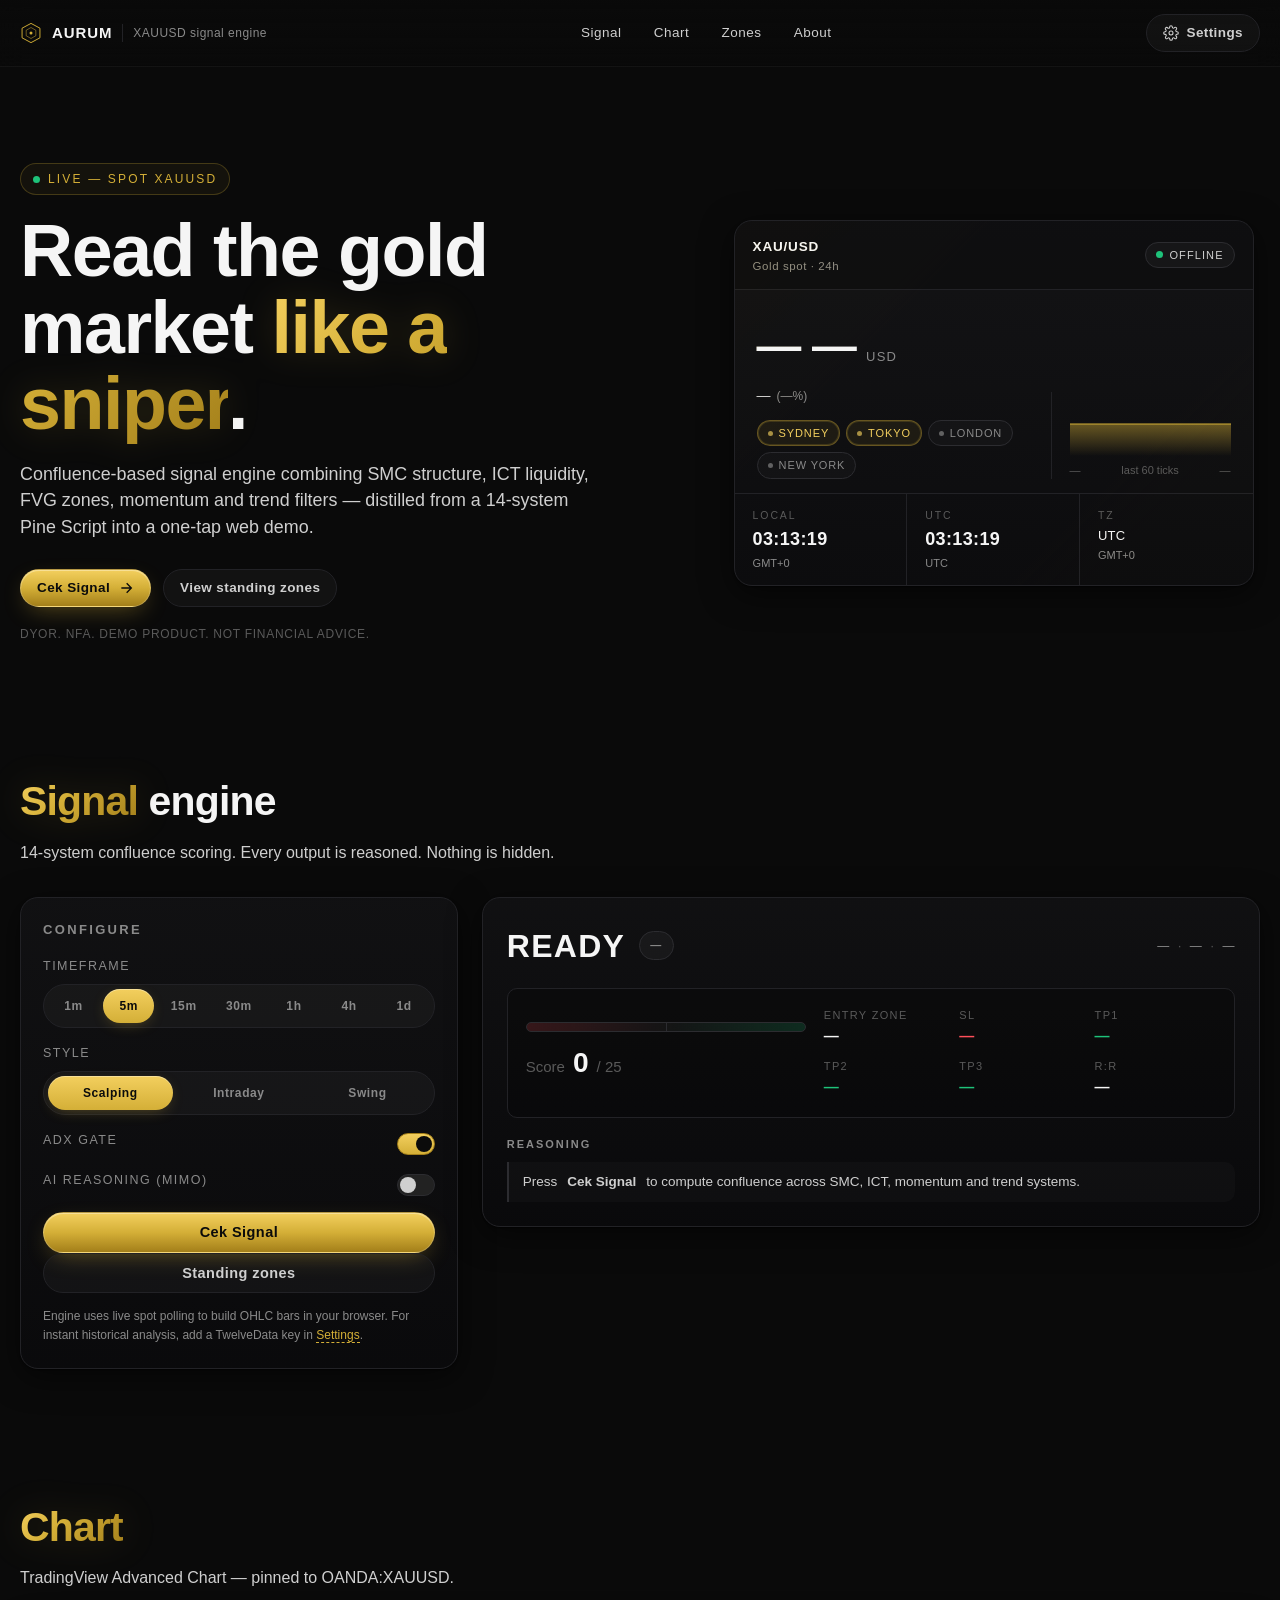
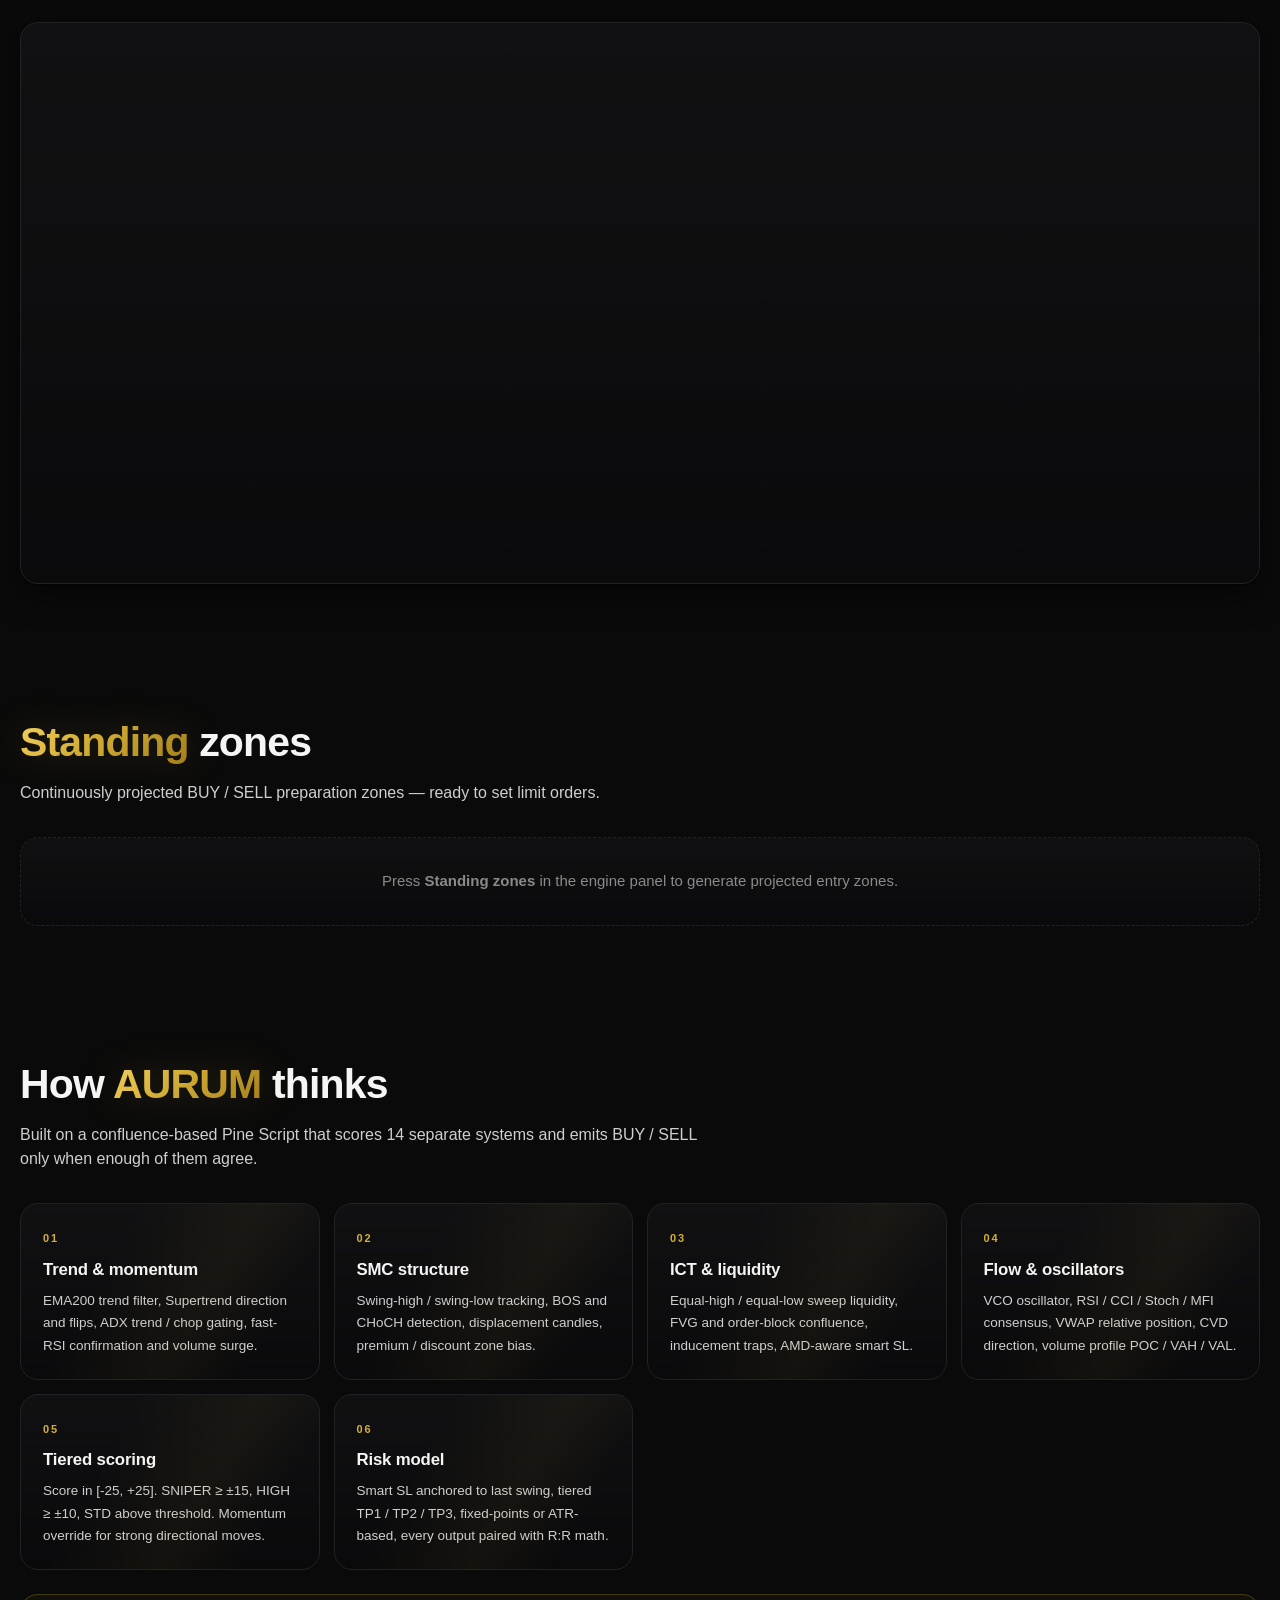
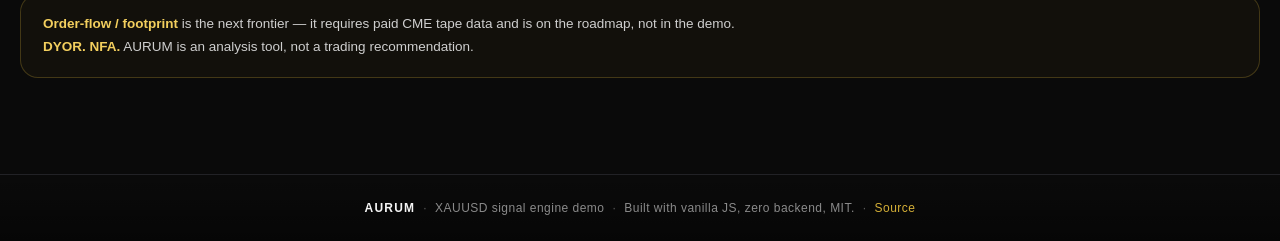
==== index.html @ 79eff7d2 "Initial release: AURUM v1.0 — XAUUSD signal engine - 14-system confluence engine (EMA, RSI, CCI, Sto" ====
<!doctype html>
<html lang="en">
<head>
<meta charset="utf-8">
<meta name="viewport" content="width=device-width, initial-scale=1, viewport-fit=cover">
<meta name="theme-color" content="#0a0a0a">
<meta name="description" content="AURUM — XAUUSD live price and AI-assisted trading signal engine. Confluence-based scoring across SMC, ICT, and momentum systems. DYOR. NFA.">
<meta name="color-scheme" content="dark">
<title>AURUM — XAUUSD Signal Engine</title>
<link rel="preload" as="image" href="assets/bg.jpg" imagesrcset="assets/bg-mobile.jpg 1280w, assets/bg.jpg 2560w" imagesizes="100vw">
<link rel="stylesheet" href="css/style.css">
<link rel="icon" href="data:image/svg+xml;utf8,<svg xmlns='http://www.w3.org/2000/svg' viewBox='0 0 64 64'><text x='32' y='44' font-size='44' text-anchor='middle' fill='%23D4AF37' font-family='serif' font-weight='900'>A</text></svg>">
</head>
<body>

<div class="bg-layer" aria-hidden="true">
  <div class="bg-img" id="bgImg"></div>
  <div class="bg-grain"></div>
  <div class="bg-vignette"></div>
  <div class="bg-grid"></div>
</div>

<canvas id="cursorCanvas" aria-hidden="true"></canvas>

<header class="topbar" role="banner">
  <div class="topbar__inner">
    <a class="brand" href="#top" aria-label="AURUM home">
      <span class="brand__logo" aria-hidden="true">
        <svg viewBox="0 0 32 32" width="22" height="22"><path d="M16 2 L29 9 L29 23 L16 30 L3 23 L3 9 Z" fill="none" stroke="currentColor" stroke-width="1.4"/><path d="M16 8 L23 12 L23 20 L16 24 L9 20 L9 12 Z" fill="none" stroke="currentColor" stroke-width="1.2" opacity=".6"/><circle cx="16" cy="16" r="2.2" fill="currentColor"/></svg>
      </span>
      <span class="brand__name">AURUM</span>
      <span class="brand__tag">XAUUSD signal engine</span>
    </a>

    <nav class="topbar__nav" aria-label="Primary">
      <a href="#engine" class="nav-link" data-blink>Signal</a>
      <a href="#chart" class="nav-link" data-blink>Chart</a>
      <a href="#zones" class="nav-link" data-blink>Zones</a>
      <a href="#about" class="nav-link" data-blink>About</a>
    </nav>

    <div class="topbar__actions">
      <button class="btn btn--ghost" id="settingsBtn" aria-haspopup="dialog" data-blink>
        <svg viewBox="0 0 24 24" width="16" height="16" fill="none" stroke="currentColor" stroke-width="1.6" aria-hidden="true"><circle cx="12" cy="12" r="3"/><path d="M19.4 15a1.7 1.7 0 0 0 .3 1.8l.1.1a2 2 0 1 1-2.8 2.8l-.1-.1a1.7 1.7 0 0 0-1.8-.3 1.7 1.7 0 0 0-1 1.5V21a2 2 0 0 1-4 0v-.1a1.7 1.7 0 0 0-1-1.5 1.7 1.7 0 0 0-1.8.3l-.1.1a2 2 0 1 1-2.8-2.8l.1-.1a1.7 1.7 0 0 0 .3-1.8 1.7 1.7 0 0 0-1.5-1H3a2 2 0 0 1 0-4h.1a1.7 1.7 0 0 0 1.5-1 1.7 1.7 0 0 0-.3-1.8l-.1-.1a2 2 0 1 1 2.8-2.8l.1.1a1.7 1.7 0 0 0 1.8.3h.1a1.7 1.7 0 0 0 1-1.5V3a2 2 0 0 1 4 0v.1a1.7 1.7 0 0 0 1 1.5 1.7 1.7 0 0 0 1.8-.3l.1-.1a2 2 0 1 1 2.8 2.8l-.1.1a1.7 1.7 0 0 0-.3 1.8v.1a1.7 1.7 0 0 0 1.5 1H21a2 2 0 0 1 0 4h-.1a1.7 1.7 0 0 0-1.5 1z"/></svg>
        Settings
      </button>
    </div>
  </div>
</header>

<main id="top">
  <!-- HERO -->
  <section class="hero">
    <div class="hero__inner">

      <div class="hero__left">
        <div class="eyebrow">
          <span class="dot dot--live"></span>
          <span>LIVE — spot XAUUSD</span>
        </div>

        <h1 class="hero__title">
          Read the gold market
          <span class="grad">like a sniper</span>.
        </h1>

        <p class="hero__sub">
          Confluence-based signal engine combining SMC structure, ICT liquidity, FVG zones, momentum
          and trend filters — distilled from a 14-system Pine Script into a one-tap web demo.
        </p>

        <div class="hero__cta">
          <a class="btn btn--primary" href="#engine" data-blink>
            <span>Cek Signal</span>
            <svg viewBox="0 0 24 24" width="16" height="16" fill="none" stroke="currentColor" stroke-width="2" aria-hidden="true"><path d="M5 12h14M13 5l7 7-7 7"/></svg>
          </a>
          <a class="btn btn--ghost" href="#zones" data-blink>View standing zones</a>
        </div>

        <div class="hero__meta">
          <span>DYOR. NFA. Demo product. Not financial advice.</span>
        </div>
      </div>

      <div class="hero__right">
        <article class="price-card" id="priceCard" aria-live="polite">
          <header class="price-card__header">
            <div class="symbol">
              <span class="symbol__main">XAU/USD</span>
              <span class="symbol__sub">Gold spot · 24h</span>
            </div>
            <span class="badge badge--live"><span class="dot dot--live"></span><span id="connState">connecting</span></span>
          </header>

          <div class="price-card__body">
            <div class="price-card__quote">
              <div class="quote">
                <span class="quote__price" id="priceMain">— —</span>
                <span class="quote__unit">USD</span>
              </div>
              <div class="quote__delta" id="priceDelta">
                <span id="priceDeltaAbs">—</span>
                <span id="priceDeltaPct" class="quote__pct">(—%)</span>
              </div>
              <div class="quote__sessions" id="sessionsTrack">
                <!-- populated by clock.js -->
              </div>
            </div>

            <div class="price-card__sparkline">
              <svg viewBox="0 0 200 64" preserveAspectRatio="none" aria-hidden="true">
                <defs>
                  <linearGradient id="sparkFill" x1="0" y1="0" x2="0" y2="1">
                    <stop offset="0%" stop-color="#D4AF37" stop-opacity="0.45"/>
                    <stop offset="100%" stop-color="#D4AF37" stop-opacity="0"/>
                  </linearGradient>
                </defs>
                <path id="sparkArea" d="M0,32 L200,32 L200,64 L0,64 Z" fill="url(#sparkFill)"/>
                <path id="sparkLine" d="M0,32 L200,32" fill="none" stroke="#D4AF37" stroke-width="1.2"/>
              </svg>
              <div class="price-card__sparkmeta">
                <span id="sparkRangeLow">—</span>
                <span class="muted">last 60 ticks</span>
                <span id="sparkRangeHigh">—</span>
              </div>
            </div>
          </div>

          <footer class="price-card__footer">
            <div class="clock-block">
              <span class="clock-block__label">Local</span>
              <span class="clock-block__time" id="localTime">—</span>
              <span class="clock-block__tz" id="localTz">—</span>
            </div>
            <div class="clock-block">
              <span class="clock-block__label">UTC</span>
              <span class="clock-block__time" id="utcTime">—</span>
              <span class="clock-block__tz">UTC</span>
            </div>
            <div class="clock-block clock-block--wide">
              <span class="clock-block__label">TZ</span>
              <span class="clock-block__time clock-block__time--small" id="tzName">—</span>
              <span class="clock-block__tz" id="tzOffset">—</span>
            </div>
          </footer>
        </article>
      </div>

    </div>
  </section>

  <!-- ENGINE -->
  <section id="engine" class="section">
    <div class="container">
      <header class="section__head">
        <h2 class="section__title"><span class="grad">Signal</span> engine</h2>
        <p class="section__sub">14-system confluence scoring. Every output is reasoned. Nothing is hidden.</p>
      </header>

      <div class="engine-grid">
        <!-- Controls -->
        <aside class="panel panel--controls">
          <h3 class="panel__title">Configure</h3>

          <div class="control">
            <label class="control__label">Timeframe</label>
            <div class="seg" id="tfSeg" role="radiogroup" aria-label="Timeframe">
              <button class="seg__btn" role="radio" data-val="1m">1m</button>
              <button class="seg__btn is-on" role="radio" aria-checked="true" data-val="5m">5m</button>
              <button class="seg__btn" role="radio" data-val="15m">15m</button>
              <button class="seg__btn" role="radio" data-val="30m">30m</button>
              <button class="seg__btn" role="radio" data-val="1h">1h</button>
              <button class="seg__btn" role="radio" data-val="4h">4h</button>
              <button class="seg__btn" role="radio" data-val="1d">1d</button>
            </div>
          </div>

          <div class="control">
            <label class="control__label">Style</label>
            <div class="seg seg--3" id="modeSeg" role="radiogroup" aria-label="Trade style">
              <button class="seg__btn is-on" role="radio" aria-checked="true" data-val="scalping">Scalping</button>
              <button class="seg__btn" role="radio" data-val="intraday">Intraday</button>
              <button class="seg__btn" role="radio" data-val="swing">Swing</button>
            </div>
          </div>

          <div class="control control--row">
            <span class="control__label">ADX gate</span>
            <label class="switch">
              <input type="checkbox" id="adxGate" checked>
              <span class="switch__track"></span>
            </label>
          </div>

          <div class="control control--row">
            <span class="control__label">AI reasoning (MiMo)</span>
            <label class="switch">
              <input type="checkbox" id="aiOn">
              <span class="switch__track"></span>
            </label>
          </div>

          <button id="runSignalBtn" class="btn btn--primary btn--block" data-blink>
            <span class="btn__pulse" aria-hidden="true"></span>
            <span>Cek Signal</span>
          </button>

          <button id="standingBtn" class="btn btn--ghost btn--block" data-blink>
            Standing zones
          </button>

          <p class="panel__hint">
            Engine uses live spot polling to build OHLC bars in your browser. For instant
            historical analysis, add a TwelveData key in <a href="#" id="settingsLinkInline">Settings</a>.
          </p>
        </aside>

        <!-- Output -->
        <div class="panel panel--output">
          <div class="signal-card" id="signalCard" data-state="idle">
            <header class="signal-card__head">
              <div class="signal-card__title">
                <span class="signal-card__verdict" id="verdict">READY</span>
                <span class="signal-card__tier" id="tier">—</span>
              </div>
              <div class="signal-card__meta">
                <span id="sigTf">—</span>
                <span class="sep">·</span>
                <span id="sigStyle">—</span>
                <span class="sep">·</span>
                <span id="sigStamp">—</span>
              </div>
            </header>

            <div class="signal-card__core">
              <div class="signal-score" aria-label="Confluence score">
                <div class="signal-score__bar">
                  <div class="signal-score__zero"></div>
                  <div class="signal-score__fill" id="scoreFill"></div>
                </div>
                <div class="signal-score__nums">
                  <span class="muted">Score</span>
                  <span id="scoreNum">0</span>
                  <span class="muted">/ 25</span>
                </div>
              </div>

              <div class="signal-prices">
                <div class="sp">
                  <span class="sp__lbl">Entry zone</span>
                  <span class="sp__val" id="entryZone">—</span>
                </div>
                <div class="sp">
                  <span class="sp__lbl">SL</span>
                  <span class="sp__val sp__val--sl" id="slVal">—</span>
                </div>
                <div class="sp">
                  <span class="sp__lbl">TP1</span>
                  <span class="sp__val sp__val--tp" id="tp1Val">—</span>
                </div>
                <div class="sp">
                  <span class="sp__lbl">TP2</span>
                  <span class="sp__val sp__val--tp" id="tp2Val">—</span>
                </div>
                <div class="sp">
                  <span class="sp__lbl">TP3</span>
                  <span class="sp__val sp__val--tp" id="tp3Val">—</span>
                </div>
                <div class="sp">
                  <span class="sp__lbl">R:R</span>
                  <span class="sp__val" id="rrVal">—</span>
                </div>
              </div>
            </div>

            <div class="signal-card__reason">
              <h4 class="signal-card__h">Reasoning</h4>
              <ul id="reasonList" class="reason-list">
                <li class="reason-list__empty">Press <strong>Cek Signal</strong> to compute confluence across SMC, ICT, momentum and trend systems.</li>
              </ul>
            </div>

            <div class="signal-card__ai" id="aiBlock" hidden>
              <h4 class="signal-card__h"><span class="ai-pill">AI</span> reasoning</h4>
              <p id="aiReason" class="ai-reason">—</p>
              <p class="ai-source" id="aiSource">Local heuristic · MiMo pending</p>
            </div>
          </div>
        </div>
      </div>
    </div>
  </section>

  <!-- CHART -->
  <section id="chart" class="section">
    <div class="container">
      <header class="section__head">
        <h2 class="section__title"><span class="grad">Chart</span></h2>
        <p class="section__sub">TradingView Advanced Chart — pinned to OANDA:XAUUSD.</p>
      </header>

      <div class="panel panel--chart">
        <div class="tradingview-widget-container">
          <div id="tvChart" class="tv-chart"></div>
        </div>
      </div>
    </div>
  </section>

  <!-- ZONES -->
  <section id="zones" class="section">
    <div class="container">
      <header class="section__head">
        <h2 class="section__title"><span class="grad">Standing</span> zones</h2>
        <p class="section__sub">Continuously projected BUY / SELL preparation zones — ready to set limit orders.</p>
      </header>

      <div class="zones-grid" id="zonesGrid">
        <article class="zone-card zone-card--placeholder">
          <p>Press <strong>Standing zones</strong> in the engine panel to generate projected entry zones.</p>
        </article>
      </div>
    </div>
  </section>

  <!-- ABOUT -->
  <section id="about" class="section section--about">
    <div class="container">
      <header class="section__head">
        <h2 class="section__title">How <span class="grad">AURUM</span> thinks</h2>
        <p class="section__sub">Built on a confluence-based Pine Script that scores 14 separate systems and emits BUY / SELL only when enough of them agree.</p>
      </header>

      <div class="about-grid">
        <div class="about-card">
          <span class="about-card__num">01</span>
          <h3>Trend &amp; momentum</h3>
          <p>EMA200 trend filter, Supertrend direction and flips, ADX trend / chop gating, fast-RSI confirmation and volume surge.</p>
        </div>
        <div class="about-card">
          <span class="about-card__num">02</span>
          <h3>SMC structure</h3>
          <p>Swing-high / swing-low tracking, BOS and CHoCH detection, displacement candles, premium / discount zone bias.</p>
        </div>
        <div class="about-card">
          <span class="about-card__num">03</span>
          <h3>ICT &amp; liquidity</h3>
          <p>Equal-high / equal-low sweep liquidity, FVG and order-block confluence, inducement traps, AMD-aware smart SL.</p>
        </div>
        <div class="about-card">
          <span class="about-card__num">04</span>
          <h3>Flow &amp; oscillators</h3>
          <p>VCO oscillator, RSI / CCI / Stoch / MFI consensus, VWAP relative position, CVD direction, volume profile POC / VAH / VAL.</p>
        </div>
        <div class="about-card">
          <span class="about-card__num">05</span>
          <h3>Tiered scoring</h3>
          <p>Score in [-25, +25]. SNIPER ≥ ±15, HIGH ≥ ±10, STD above threshold. Momentum override for strong directional moves.</p>
        </div>
        <div class="about-card">
          <span class="about-card__num">06</span>
          <h3>Risk model</h3>
          <p>Smart SL anchored to last swing, tiered TP1 / TP2 / TP3, fixed-points or ATR-based, every output paired with R:R math.</p>
        </div>
      </div>

      <div class="callout">
        <strong>Order-flow / footprint</strong> is the next frontier — it requires paid CME tape data and is on the roadmap, not in the demo.
        <br><strong>DYOR. NFA.</strong> AURUM is an analysis tool, not a trading recommendation.
      </div>
    </div>
  </section>
</main>

<footer class="footer">
  <div class="container footer__inner">
    <span class="footer__brand">AURUM</span>
    <span class="footer__sep">·</span>
    <span>XAUUSD signal engine demo</span>
    <span class="footer__sep">·</span>
    <span>Built with vanilla JS, zero backend, MIT.</span>
    <span class="footer__sep">·</span>
    <a href="https://github.com/urarore/aurum" target="_blank" rel="noopener">Source</a>
  </div>
</footer>

<!-- Settings dialog -->
<dialog id="settingsDlg" class="dlg">
  <form method="dialog" class="dlg__form">
    <header class="dlg__head">
      <h3>Settings</h3>
      <button class="dlg__close" value="cancel" aria-label="Close">×</button>
    </header>

    <div class="dlg__body">
      <label class="field">
        <span class="field__label">TwelveData API key (optional)</span>
        <input type="password" id="tdKey" autocomplete="off" placeholder="paste key — stored only in your browser">
        <span class="field__hint">Free tier on twelvedata.com gives 800 req/day. Without a key, AURUM still works using live spot polling.</span>
      </label>

      <label class="field">
        <span class="field__label">MiMo API key (optional)</span>
        <input type="password" id="mimoKey" autocomplete="off" placeholder="paste key — stored only in your browser">
        <span class="field__hint">When MiMo platform is live, paste the key here to unlock AI reasoning.</span>
      </label>

      <label class="field">
        <span class="field__label">Reduce motion</span>
        <input type="checkbox" id="reducedMotion">
        <span class="field__hint">Disable cursor trail, glow blinks and bg parallax.</span>
      </label>
    </div>

    <footer class="dlg__foot">
      <button class="btn btn--ghost" value="cancel">Cancel</button>
      <button class="btn btn--primary" id="saveSettings" type="submit">Save</button>
    </footer>
  </form>
</dialog>

<!-- Toast -->
<div id="toast" class="toast" role="status" aria-live="polite"></div>

<!-- Scripts -->
<script src="js/util.js"></script>
<script src="js/cursor.js"></script>
<script src="js/clock.js"></script>
<script src="js/price.js"></script>
<script src="js/indicators.js"></script>
<script src="js/smc.js"></script>
<script src="js/engine.js"></script>
<script src="js/data.js"></script>
<script src="js/ui.js"></script>
<script src="js/app.js"></script>

</body>
</html>
---- css/style.css ----
/* AURUM — XAUUSD Signal Engine
   Theme: matte black + warm gold accent (#D4AF37).
   Fully responsive, no framework. */

:root{
  --bg:#0a0a0a;
  --bg-2:#0f0f10;
  --ink:#f5f5f5;
  --ink-dim:#cfcfcf;
  --muted:#8a8a8a;
  --muted-2:#5a5a5a;
  --border:#222226;
  --border-2:#2c2c30;
  --gold:#d4af37;
  --gold-2:#f3cf5e;
  --gold-deep:#a37f1a;
  --gold-glow:rgba(212,175,55,.45);
  --gold-glow-2:rgba(243,207,94,.18);
  --buy:#1ec27a;
  --buy-2:#0e7c4a;
  --sell:#ff4f5a;
  --sell-2:#a4202a;
  --warn:#ffc15c;
  --r-sm:6px;
  --r-md:10px;
  --r-lg:18px;
  --r-pill:999px;
  --shadow:0 1px 1px rgba(0,0,0,.4),0 8px 32px rgba(0,0,0,.55);
  --shadow-gold:0 0 0 1px rgba(212,175,55,.15),0 8px 32px rgba(212,175,55,.08);
  --easing:cubic-bezier(.2,.7,.2,1);
}

*{box-sizing:border-box;margin:0;padding:0}
html,body{background:var(--bg);color:var(--ink);min-height:100%;}
html{scroll-behavior:smooth}
body{
  font-family:-apple-system,BlinkMacSystemFont,"Inter","SF Pro Display",Segoe UI,Roboto,sans-serif;
  font-size:15px;line-height:1.5;
  -webkit-font-smoothing:antialiased;text-rendering:optimizeLegibility;
  overflow-x:hidden;
}
img,svg{display:block;max-width:100%}
a{color:var(--gold);text-decoration:none;transition:color .25s var(--easing)}
a:hover{color:var(--gold-2)}
button{font:inherit;color:inherit;background:none;border:none;cursor:pointer}
::selection{background:var(--gold);color:#000}

/* ============= BACKGROUND LAYERS ============= */
.bg-layer{
  position:fixed;inset:0;z-index:-3;overflow:hidden;
  background:radial-gradient(120% 80% at 70% 0%, #1a1208 0%, #0a0a0a 60%, #050505 100%);
}
.bg-img{
  position:absolute;inset:-3%;
  background-image:url('../assets/bg.jpg');
  background-size:cover;background-position:center;
  filter:saturate(85%) contrast(105%) brightness(.5);
  opacity:.55;
  transform:scale(1.04) translate3d(0,0,0);
  transition:transform 1.4s var(--easing);
  will-change:transform;
}
@media (max-width:780px){.bg-img{background-image:url('../assets/bg-mobile.jpg')}}
.bg-grain{
  position:absolute;inset:0;pointer-events:none;
  background-image:radial-gradient(rgba(255,255,255,.04) 1px,transparent 1px);
  background-size:3px 3px;mix-blend-mode:overlay;opacity:.25;
}
.bg-vignette{
  position:absolute;inset:0;pointer-events:none;
  background:
    radial-gradient(80% 50% at 50% 110%, rgba(212,175,55,.07), transparent 70%),
    linear-gradient(180deg, rgba(0,0,0,.55) 0%, rgba(0,0,0,0) 35%, rgba(0,0,0,0) 65%, rgba(0,0,0,.85) 100%);
}
.bg-grid{
  position:absolute;inset:0;pointer-events:none;opacity:.08;
  background-image:
    linear-gradient(to right, rgba(255,255,255,.4) 1px, transparent 1px),
    linear-gradient(to bottom, rgba(255,255,255,.4) 1px, transparent 1px);
  background-size:80px 80px;
  mask-image:radial-gradient(ellipse at center, #000 30%, transparent 70%);
}

@keyframes bgFloat{
  0%,100%{transform:scale(1.04) translate3d(0,0,0)}
  50%{transform:scale(1.06) translate3d(0,-1.5%,0)}
}
@media (prefers-reduced-motion:no-preference){
  .bg-img{animation:bgFloat 24s var(--easing) infinite}
}
body.reduced-motion .bg-img{animation:none!important}

/* ============= CURSOR CANVAS ============= */
#cursorCanvas{
  position:fixed;inset:0;pointer-events:none;z-index:9999;
  mix-blend-mode:screen;
}
@media (hover:none),(pointer:coarse){#cursorCanvas{display:none}}

/* ============= TOPBAR ============= */
.topbar{
  position:sticky;top:0;z-index:50;
  background:linear-gradient(180deg, rgba(10,10,10,.85), rgba(10,10,10,.55) 70%, transparent);
  backdrop-filter:blur(14px) saturate(120%);
  -webkit-backdrop-filter:blur(14px) saturate(120%);
  border-bottom:1px solid rgba(255,255,255,.04);
}
.topbar__inner{
  max-width:1280px;margin:0 auto;padding:14px 20px;
  display:flex;align-items:center;justify-content:space-between;gap:18px;
}
.brand{
  display:flex;align-items:center;gap:10px;color:var(--ink);
  font-weight:700;letter-spacing:.06em;
}
.brand__logo{color:var(--gold);display:inline-flex}
.brand__name{font-size:15px}
.brand__tag{
  display:none;color:var(--muted);font-weight:500;letter-spacing:.04em;font-size:12px;
  padding-left:10px;border-left:1px solid var(--border);
}
@media (min-width:680px){.brand__tag{display:inline}}

.topbar__nav{display:none;gap:4px}
@media (min-width:920px){.topbar__nav{display:flex}}
.nav-link{
  position:relative;color:var(--ink-dim);font-size:13.5px;letter-spacing:.04em;
  padding:8px 14px;border-radius:var(--r-pill);
  transition:color .25s var(--easing),background .25s var(--easing);
}
.nav-link:hover{color:var(--ink);background:rgba(255,255,255,.04)}

.topbar__actions{display:flex;gap:8px}

/* ============= BUTTONS ============= */
.btn{
  display:inline-flex;align-items:center;justify-content:center;gap:8px;
  padding:10px 16px;border-radius:var(--r-pill);
  font-size:13.5px;font-weight:600;letter-spacing:.03em;
  border:1px solid transparent;cursor:pointer;
  transition:transform .2s var(--easing), background .25s var(--easing), border-color .25s var(--easing), box-shadow .25s var(--easing), color .25s var(--easing);
  position:relative;overflow:hidden;line-height:1;
}
.btn:active{transform:translateY(1px)}
.btn:focus-visible{outline:2px solid var(--gold);outline-offset:2px}

.btn--primary{
  color:#0b0b0b;
  background:linear-gradient(180deg, var(--gold-2) 0%, var(--gold) 50%, var(--gold-deep) 100%);
  border-color:rgba(255,255,255,.18);
  box-shadow:0 8px 24px -8px var(--gold-glow), inset 0 1px 0 rgba(255,255,255,.35);
}
.btn--primary:hover{
  filter:brightness(1.08);
  box-shadow:0 10px 28px -8px var(--gold-glow), inset 0 1px 0 rgba(255,255,255,.45);
}
.btn--ghost{
  color:var(--ink-dim);
  background:rgba(255,255,255,.03);
  border-color:var(--border);
}
.btn--ghost:hover{color:var(--ink);border-color:var(--border-2);background:rgba(255,255,255,.06)}
.btn--block{width:100%;padding:12px 16px;font-size:14.5px}
.btn__pulse{
  position:absolute;inset:0;border-radius:inherit;pointer-events:none;
  box-shadow:0 0 0 0 rgba(212,175,55,.7);
}
.btn--primary .btn__pulse{animation:btnPulse 2.4s ease-out infinite}
@keyframes btnPulse{
  0%{box-shadow:0 0 0 0 rgba(212,175,55,.55)}
  70%{box-shadow:0 0 0 14px rgba(212,175,55,0)}
  100%{box-shadow:0 0 0 0 rgba(212,175,55,0)}
}

/* ============= HERO ============= */
.hero{padding:64px 20px 40px;position:relative}
.hero__inner{
  max-width:1280px;margin:0 auto;
  display:grid;grid-template-columns:1fr;gap:32px;align-items:center;
}
@media (min-width:1020px){
  .hero{padding:96px 20px 64px}
  .hero__inner{grid-template-columns:1.1fr .9fr;gap:56px}
}
.eyebrow{
  display:inline-flex;align-items:center;gap:8px;
  font-size:12px;letter-spacing:.18em;text-transform:uppercase;
  color:var(--gold);margin-bottom:18px;
  padding:6px 12px;border:1px solid rgba(212,175,55,.25);
  border-radius:var(--r-pill);
  background:rgba(212,175,55,.05);
}
.hero__title{
  font-size:clamp(2.2rem, 5.8vw, 4.6rem);
  font-weight:700;line-height:1.04;letter-spacing:-.02em;
  margin-bottom:18px;
}
.grad{
  background:linear-gradient(135deg, var(--gold-2) 0%, var(--gold) 40%, var(--gold-deep) 100%);
  -webkit-background-clip:text;background-clip:text;color:transparent;
  filter:drop-shadow(0 0 18px rgba(212,175,55,.18));
}
.hero__sub{
  color:var(--ink-dim);font-size:clamp(1rem,1.4vw,1.12rem);
  max-width:580px;margin-bottom:28px;
}
.hero__cta{display:flex;flex-wrap:wrap;gap:12px;margin-bottom:18px}
.hero__meta{color:var(--muted-2);font-size:12px;letter-spacing:.06em;text-transform:uppercase}

/* ============= PRICE CARD ============= */
.hero__right{display:flex;justify-content:center}
.price-card{
  width:100%;max-width:520px;
  background:linear-gradient(180deg, rgba(20,20,22,.92), rgba(12,12,14,.92));
  border:1px solid var(--border);
  border-radius:var(--r-lg);
  box-shadow:var(--shadow);
  overflow:hidden;
  position:relative;
}
.price-card::before{
  content:"";position:absolute;inset:0;pointer-events:none;border-radius:inherit;
  background:linear-gradient(135deg, rgba(212,175,55,.18), transparent 30%, transparent 70%, rgba(212,175,55,.08));
  mix-blend-mode:overlay;
}
.price-card__header{
  display:flex;justify-content:space-between;align-items:center;
  padding:14px 18px;border-bottom:1px solid var(--border);
  background:rgba(0,0,0,.25);
}
.symbol__main{font-weight:700;letter-spacing:.06em;font-size:13.5px}
.symbol__sub{display:block;color:var(--muted);font-size:11.5px;letter-spacing:.05em}
.badge{
  display:inline-flex;align-items:center;gap:6px;
  padding:4px 10px;font-size:11px;letter-spacing:.1em;text-transform:uppercase;
  border-radius:var(--r-pill);border:1px solid var(--border-2);
  background:rgba(255,255,255,.03);color:var(--ink-dim);
}
.dot{width:7px;height:7px;border-radius:50%;background:var(--muted)}
.dot--live{
  background:var(--buy);
  box-shadow:0 0 0 0 rgba(30,194,122,.55);
  animation:dotPulse 1.6s ease-out infinite;
}
@keyframes dotPulse{
  0%{box-shadow:0 0 0 0 rgba(30,194,122,.55)}
  70%{box-shadow:0 0 0 8px rgba(30,194,122,0)}
  100%{box-shadow:0 0 0 0 rgba(30,194,122,0)}
}

.price-card__body{padding:22px 22px 14px;display:grid;grid-template-columns:1fr;gap:18px}
@media (min-width:520px){.price-card__body{grid-template-columns:1.2fr .8fr;gap:24px;align-items:end}}

.quote{display:flex;align-items:baseline;gap:10px;margin-bottom:6px}
.quote__price{
  font-size:clamp(2rem, 5vw, 2.8rem);font-weight:700;letter-spacing:-.02em;
  color:var(--ink);
  font-feature-settings:"tnum" 1,"lnum" 1;
}
.quote__price.flash-up{color:var(--buy);transition:color .8s}
.quote__price.flash-down{color:var(--sell);transition:color .8s}
.quote__unit{color:var(--muted);font-size:13px;letter-spacing:.1em}
.quote__delta{color:var(--ink-dim);font-size:14px;display:flex;gap:6px;align-items:baseline}
.quote__delta.is-up{color:var(--buy)}
.quote__delta.is-down{color:var(--sell)}
.quote__pct{color:var(--muted);font-size:12px}

.quote__sessions{
  margin-top:14px;display:flex;gap:6px;flex-wrap:wrap;
  font-size:11px;letter-spacing:.08em;text-transform:uppercase;
}
.session{
  display:inline-flex;align-items:center;gap:6px;
  padding:4px 10px;border-radius:var(--r-pill);
  border:1px solid var(--border-2);color:var(--muted);
  background:rgba(255,255,255,.02);
  transition:color .25s,border-color .25s,background .25s;
}
.session.is-on{
  color:var(--gold-2);border-color:rgba(212,175,55,.4);
  background:rgba(212,175,55,.08);
  box-shadow:0 0 0 1px rgba(212,175,55,.18) inset;
}
.session__dot{width:5px;height:5px;border-radius:50%;background:currentColor;opacity:.65}

.price-card__sparkline{
  display:flex;flex-direction:column;gap:6px;
  border-left:1px solid var(--border);padding-left:18px;min-width:160px;
}
@media (max-width:519px){.price-card__sparkline{border-left:none;padding-left:0}}
.price-card__sparkline svg{width:100%;height:64px}
.price-card__sparkmeta{
  display:flex;justify-content:space-between;font-size:11px;color:var(--muted-2);
  font-feature-settings:"tnum" 1;
}
.muted{color:var(--muted-2)}

.price-card__footer{
  display:grid;grid-template-columns:repeat(3,1fr);gap:0;
  border-top:1px solid var(--border);
}
.clock-block{
  display:flex;flex-direction:column;gap:2px;
  padding:14px 18px;border-right:1px solid var(--border);
}
.clock-block:last-child{border-right:none}
.clock-block__label{
  font-size:10.5px;letter-spacing:.18em;text-transform:uppercase;color:var(--muted-2);
}
.clock-block__time{
  font-size:18px;font-weight:600;letter-spacing:.02em;
  font-feature-settings:"tnum" 1,"lnum" 1;
}
.clock-block__time--small{font-size:13px;font-weight:500}
.clock-block__tz{font-size:11px;color:var(--muted)}

/* ============= SECTIONS ============= */
.section{padding:64px 20px;position:relative}
.container{max-width:1280px;margin:0 auto}
.section__head{margin-bottom:32px;max-width:680px}
.section__title{
  font-size:clamp(1.8rem,3.2vw,2.6rem);font-weight:700;letter-spacing:-.02em;
  margin-bottom:8px;
}
.section__sub{color:var(--ink-dim);font-size:1rem}

.panel{
  background:linear-gradient(180deg, rgba(18,18,20,.85), rgba(10,10,12,.85));
  border:1px solid var(--border);
  border-radius:var(--r-lg);
  padding:22px;
  box-shadow:var(--shadow);
  position:relative;
}

/* ============= ENGINE ============= */
.engine-grid{
  display:grid;grid-template-columns:1fr;gap:18px;
}
@media (min-width:920px){.engine-grid{grid-template-columns:.9fr 1.6fr;gap:24px;align-items:start}}

.panel--controls{padding:22px}
.panel__title{
  font-size:13px;text-transform:uppercase;letter-spacing:.18em;color:var(--muted);
  margin-bottom:18px;
}
.control{margin-bottom:16px}
.control--row{display:flex;justify-content:space-between;align-items:center;margin:14px 0}
.control__label{font-size:12.5px;color:var(--muted);text-transform:uppercase;letter-spacing:.12em;margin-bottom:8px;display:block}

.seg{
  display:grid;grid-template-columns:repeat(7,1fr);gap:4px;
  padding:4px;border-radius:var(--r-pill);
  background:rgba(255,255,255,.03);border:1px solid var(--border);
}
.seg--3{grid-template-columns:repeat(3,1fr)}
.seg__btn{
  padding:8px 6px;font-size:12px;letter-spacing:.05em;font-weight:600;
  border-radius:var(--r-pill);color:var(--muted);
  transition:color .25s,background .25s,box-shadow .25s;
}
.seg__btn:hover{color:var(--ink-dim)}
.seg__btn.is-on{
  color:#0b0b0b;
  background:linear-gradient(180deg, var(--gold-2), var(--gold));
  box-shadow:inset 0 1px 0 rgba(255,255,255,.35),0 4px 16px -6px var(--gold-glow);
}

.switch{position:relative;width:38px;height:22px;display:inline-block;flex-shrink:0}
.switch input{opacity:0;width:0;height:0;position:absolute}
.switch__track{
  position:absolute;inset:0;border-radius:var(--r-pill);
  background:#222;border:1px solid var(--border-2);
  transition:.25s var(--easing);
}
.switch__track::before{
  content:"";position:absolute;top:2px;left:2px;width:16px;height:16px;
  background:var(--ink-dim);border-radius:50%;transition:.25s var(--easing);
}
.switch input:checked + .switch__track{
  background:linear-gradient(180deg, var(--gold-2), var(--gold));
  border-color:var(--gold-deep);
}
.switch input:checked + .switch__track::before{transform:translateX(16px);background:#0b0b0b}

.panel__hint{
  margin-top:14px;font-size:12px;color:var(--muted);line-height:1.6;
}
.panel__hint a{border-bottom:1px dashed currentColor}

/* signal card */
.panel--output{padding:0;overflow:hidden}
.signal-card{padding:24px;display:flex;flex-direction:column;gap:18px}
.signal-card[data-state="buy"]{
  background:radial-gradient(120% 60% at 0% 0%, rgba(30,194,122,.08), transparent 60%);
}
.signal-card[data-state="sell"]{
  background:radial-gradient(120% 60% at 0% 0%, rgba(255,79,90,.08), transparent 60%);
}
.signal-card[data-state="neutral"]{
  background:radial-gradient(120% 60% at 0% 0%, rgba(255,193,92,.05), transparent 60%);
}

.signal-card__head{display:flex;flex-wrap:wrap;justify-content:space-between;align-items:center;gap:10px}
.signal-card__title{display:flex;align-items:center;gap:14px}
.signal-card__verdict{
  font-size:clamp(1.6rem,2.6vw,2rem);font-weight:800;letter-spacing:.04em;
  color:var(--ink);
}
.signal-card[data-state="buy"] .signal-card__verdict{color:var(--buy)}
.signal-card[data-state="sell"] .signal-card__verdict{color:var(--sell)}
.signal-card[data-state="neutral"] .signal-card__verdict{color:var(--warn)}
.signal-card__tier{
  font-size:11px;font-weight:700;letter-spacing:.18em;text-transform:uppercase;
  padding:5px 10px;border-radius:var(--r-pill);
  background:rgba(255,255,255,.04);border:1px solid var(--border-2);color:var(--muted);
}
.signal-card[data-tier="SNIPER"] .signal-card__tier{
  color:#0b0b0b;background:linear-gradient(180deg, var(--gold-2), var(--gold));border-color:var(--gold-deep);
}
.signal-card[data-tier="HIGH"] .signal-card__tier{color:var(--gold-2);border-color:rgba(212,175,55,.45);background:rgba(212,175,55,.08)}
.signal-card[data-tier="STD"] .signal-card__tier{color:var(--ink-dim);border-color:var(--border-2)}

.signal-card__meta{font-size:12px;color:var(--muted);letter-spacing:.05em;display:flex;gap:8px;align-items:center;flex-wrap:wrap}
.signal-card__meta .sep{color:var(--muted-2)}

/* core */
.signal-card__core{
  display:grid;grid-template-columns:1fr;gap:18px;
  padding:18px;border:1px solid var(--border);border-radius:var(--r-md);
  background:rgba(0,0,0,.25);
}
@media (min-width:680px){.signal-card__core{grid-template-columns:1fr 1.4fr}}
.signal-score{display:flex;flex-direction:column;justify-content:center;gap:10px}
.signal-score__bar{
  position:relative;height:10px;border-radius:var(--r-pill);
  background:linear-gradient(90deg, rgba(255,79,90,.18) 0%, rgba(255,255,255,.04) 50%, rgba(30,194,122,.18) 100%);
  border:1px solid var(--border-2);overflow:hidden;
}
.signal-score__zero{
  position:absolute;left:50%;top:0;bottom:0;width:1px;background:var(--border-2);
}
.signal-score__fill{
  position:absolute;top:0;bottom:0;left:50%;width:0%;
  transition:width .8s var(--easing),background .4s;
  border-radius:var(--r-pill);
}
.signal-score__fill[data-dir="buy"]{background:linear-gradient(90deg, transparent, var(--buy));}
.signal-score__fill[data-dir="sell"]{background:linear-gradient(90deg, var(--sell), transparent);}

.signal-score__nums{display:flex;align-items:baseline;gap:8px}
.signal-score__nums #scoreNum{
  font-size:clamp(1.3rem,2.2vw,1.8rem);font-weight:700;font-feature-settings:"tnum" 1;
}

.signal-prices{
  display:grid;grid-template-columns:repeat(2,1fr);gap:10px 14px;
}
@media (min-width:520px){.signal-prices{grid-template-columns:repeat(3,1fr)}}
.sp{display:flex;flex-direction:column;gap:2px}
.sp__lbl{font-size:11px;letter-spacing:.12em;text-transform:uppercase;color:var(--muted-2)}
.sp__val{font-size:15px;font-weight:600;font-feature-settings:"tnum" 1}
.sp__val--sl{color:var(--sell)}
.sp__val--tp{color:var(--buy)}

.signal-card__h{
  font-size:11px;letter-spacing:.18em;text-transform:uppercase;color:var(--muted);
  margin-bottom:10px;
}
.reason-list{list-style:none;display:flex;flex-direction:column;gap:8px}
.reason-list li{
  padding:10px 14px;border-left:2px solid var(--border-2);
  background:rgba(255,255,255,.02);border-radius:0 var(--r-md) var(--r-md) 0;
  font-size:13.5px;color:var(--ink-dim);
  display:flex;gap:10px;align-items:start;
}
.reason-list li[data-pol="buy"]{border-color:var(--buy)}
.reason-list li[data-pol="sell"]{border-color:var(--sell)}
.reason-list li[data-pol="neutral"]{border-color:var(--warn)}
.reason-list li::before{content:"";display:none}
.reason-list__empty{color:var(--muted)}
.reason-list .tag{
  font-size:10.5px;letter-spacing:.1em;text-transform:uppercase;
  padding:2px 8px;border-radius:var(--r-pill);background:rgba(255,255,255,.04);color:var(--ink-dim);flex-shrink:0;
}
.reason-list li[data-pol="buy"] .tag{color:var(--buy);background:rgba(30,194,122,.08)}
.reason-list li[data-pol="sell"] .tag{color:var(--sell);background:rgba(255,79,90,.08)}

.ai-pill{
  font-size:10px;font-weight:800;letter-spacing:.12em;
  padding:2px 7px;border-radius:var(--r-pill);
  color:#0b0b0b;background:linear-gradient(180deg, var(--gold-2), var(--gold));
  margin-right:4px;
}
.ai-reason{font-size:13.5px;color:var(--ink-dim);line-height:1.65}
.ai-source{font-size:11px;color:var(--muted-2);margin-top:8px;letter-spacing:.05em}

/* ============= CHART ============= */
.panel--chart{padding:0;overflow:hidden}
.tv-chart{height:560px;width:100%}
@media (max-width:680px){.tv-chart{height:420px}}

/* ============= ZONES ============= */
.zones-grid{
  display:grid;grid-template-columns:repeat(auto-fill,minmax(280px,1fr));gap:14px;
}
.zone-card{
  background:linear-gradient(180deg, rgba(18,18,20,.85), rgba(10,10,12,.85));
  border:1px solid var(--border);border-radius:var(--r-lg);padding:18px;
  display:flex;flex-direction:column;gap:8px;
  transition:transform .25s var(--easing),border-color .25s;
}
.zone-card:hover{transform:translateY(-2px);border-color:var(--border-2)}
.zone-card[data-side="buy"]{border-left:3px solid var(--buy)}
.zone-card[data-side="sell"]{border-left:3px solid var(--sell)}
.zone-card__head{display:flex;justify-content:space-between;align-items:center;gap:8px}
.zone-card__side{
  font-size:11px;letter-spacing:.18em;text-transform:uppercase;font-weight:700;
  padding:3px 10px;border-radius:var(--r-pill);
}
.zone-card[data-side="buy"] .zone-card__side{color:var(--buy);background:rgba(30,194,122,.1)}
.zone-card[data-side="sell"] .zone-card__side{color:var(--sell);background:rgba(255,79,90,.1)}
.zone-card__price{font-size:18px;font-weight:700;font-feature-settings:"tnum" 1;letter-spacing:-.01em}
.zone-card__price small{font-size:12px;color:var(--muted);font-weight:500;margin:0 2px}
.zone-card__why{font-size:12.5px;color:var(--ink-dim);line-height:1.55}
.zone-card__meta{font-size:11px;color:var(--muted-2);letter-spacing:.05em;margin-top:auto;display:flex;gap:8px;flex-wrap:wrap}
.zone-card__meta span{padding:2px 8px;border-radius:var(--r-pill);background:rgba(255,255,255,.03)}
.zone-card--placeholder{
  grid-column:1/-1;text-align:center;color:var(--muted);padding:32px;border-style:dashed;
}

/* ============= ABOUT ============= */
.section--about{padding-bottom:96px}
.about-grid{
  display:grid;grid-template-columns:repeat(auto-fill,minmax(280px,1fr));gap:14px;
}
.about-card{
  background:linear-gradient(180deg, rgba(18,18,20,.85), rgba(10,10,12,.85));
  border:1px solid var(--border);border-radius:var(--r-lg);padding:22px;
  position:relative;overflow:hidden;
  transition:border-color .25s,transform .25s var(--easing);
}
.about-card:hover{border-color:var(--border-2);transform:translateY(-2px)}
.about-card::before{
  content:"";position:absolute;inset:-1px;background:linear-gradient(120deg, transparent 30%, rgba(212,175,55,.05) 60%, transparent 80%);
  pointer-events:none;
}
.about-card__num{
  font-size:11px;color:var(--gold);letter-spacing:.18em;font-weight:600;
}
.about-card h3{
  font-size:1.05rem;font-weight:600;margin:8px 0 8px;letter-spacing:-.01em;
}
.about-card p{color:var(--ink-dim);font-size:13.5px;line-height:1.65}

.callout{
  margin-top:24px;padding:18px 22px;border-radius:var(--r-lg);
  border:1px solid rgba(212,175,55,.25);background:rgba(212,175,55,.04);
  color:var(--ink-dim);font-size:13.5px;line-height:1.7;
}
.callout strong{color:var(--gold-2)}

/* ============= FOOTER ============= */
.footer{
  border-top:1px solid var(--border);padding:24px 20px;
  background:linear-gradient(180deg, transparent, rgba(0,0,0,.4));
}
.footer__inner{
  display:flex;flex-wrap:wrap;justify-content:center;gap:8px;
  font-size:12px;color:var(--muted);letter-spacing:.04em;
}
.footer__brand{color:var(--ink);font-weight:700;letter-spacing:.1em}
.footer__sep{color:var(--muted-2)}

/* ============= DIALOG ============= */
.dlg{
  border:none;padding:0;background:transparent;color:inherit;
  max-width:480px;width:calc(100% - 32px);
}
.dlg::backdrop{background:rgba(0,0,0,.7);backdrop-filter:blur(6px)}
.dlg__form{
  background:linear-gradient(180deg, #1a1a1c, #0f0f12);
  border:1px solid var(--border-2);border-radius:var(--r-lg);
  box-shadow:var(--shadow-gold),var(--shadow);
  overflow:hidden;
}
.dlg__head{
  display:flex;justify-content:space-between;align-items:center;
  padding:16px 20px;border-bottom:1px solid var(--border);
}
.dlg__head h3{font-size:1rem;font-weight:600;letter-spacing:-.01em}
.dlg__close{font-size:24px;color:var(--muted);line-height:1;padding:4px 8px}
.dlg__close:hover{color:var(--ink)}
.dlg__body{padding:20px;display:flex;flex-direction:column;gap:18px}
.dlg__foot{
  display:flex;justify-content:flex-end;gap:8px;
  padding:14px 20px;border-top:1px solid var(--border);
  background:rgba(0,0,0,.25);
}
.field{display:flex;flex-direction:column;gap:6px}
.field__label{font-size:12px;letter-spacing:.08em;text-transform:uppercase;color:var(--muted)}
.field input[type="password"], .field input[type="text"]{
  background:rgba(0,0,0,.4);border:1px solid var(--border-2);
  border-radius:var(--r-md);color:var(--ink);
  padding:10px 12px;font-size:13.5px;font-family:inherit;
  transition:border-color .25s,box-shadow .25s;
}
.field input:focus{outline:none;border-color:var(--gold);box-shadow:0 0 0 3px rgba(212,175,55,.18)}
.field__hint{font-size:11.5px;color:var(--muted-2);line-height:1.5}
.field input[type="checkbox"]{width:18px;height:18px;accent-color:var(--gold)}

/* ============= TOAST ============= */
.toast{
  position:fixed;left:50%;bottom:32px;transform:translateX(-50%) translateY(20px);
  background:rgba(20,20,22,.95);color:var(--ink);
  border:1px solid var(--border-2);border-radius:var(--r-pill);
  padding:10px 18px;font-size:13px;letter-spacing:.02em;
  box-shadow:var(--shadow);
  opacity:0;pointer-events:none;
  transition:opacity .3s var(--easing),transform .3s var(--easing);
  z-index:9000;
}
.toast.is-on{opacity:1;transform:translateX(-50%) translateY(0)}
.toast.toast--err{border-color:var(--sell-2);color:var(--sell)}
.toast.toast--ok{border-color:rgba(212,175,55,.4);color:var(--gold-2)}

/* ============= GOLD HIGHLIGHT BLINK ============= */
@keyframes goldBlink{
  0%,100%{box-shadow:0 0 0 0 rgba(212,175,55,0)}
  50%{box-shadow:0 0 0 4px rgba(212,175,55,.18),0 0 18px 0 rgba(212,175,55,.25)}
}
[data-blink]{position:relative}
[data-blink]:hover{animation:goldBlink 1.6s ease-in-out infinite}
body.reduced-motion [data-blink]:hover{animation:none}

/* number flash */
@keyframes numFlashUp{
  0%{background:rgba(30,194,122,.18)}
  100%{background:transparent}
}
@keyframes numFlashDown{
  0%{background:rgba(255,79,90,.18)}
  100%{background:transparent}
}
.flash-up-bg{animation:numFlashUp .8s ease-out}
.flash-down-bg{animation:numFlashDown .8s ease-out}

/* ============= UTIL ============= */
.is-hidden{display:none!important}
@media (max-width:520px){
  .price-card__footer{grid-template-columns:1fr 1fr}
  .clock-block:nth-child(3){grid-column:1/-1;border-right:none;border-top:1px solid var(--border)}
  .signal-card__core{padding:14px}
  .seg{grid-template-columns:repeat(4,1fr)}
}
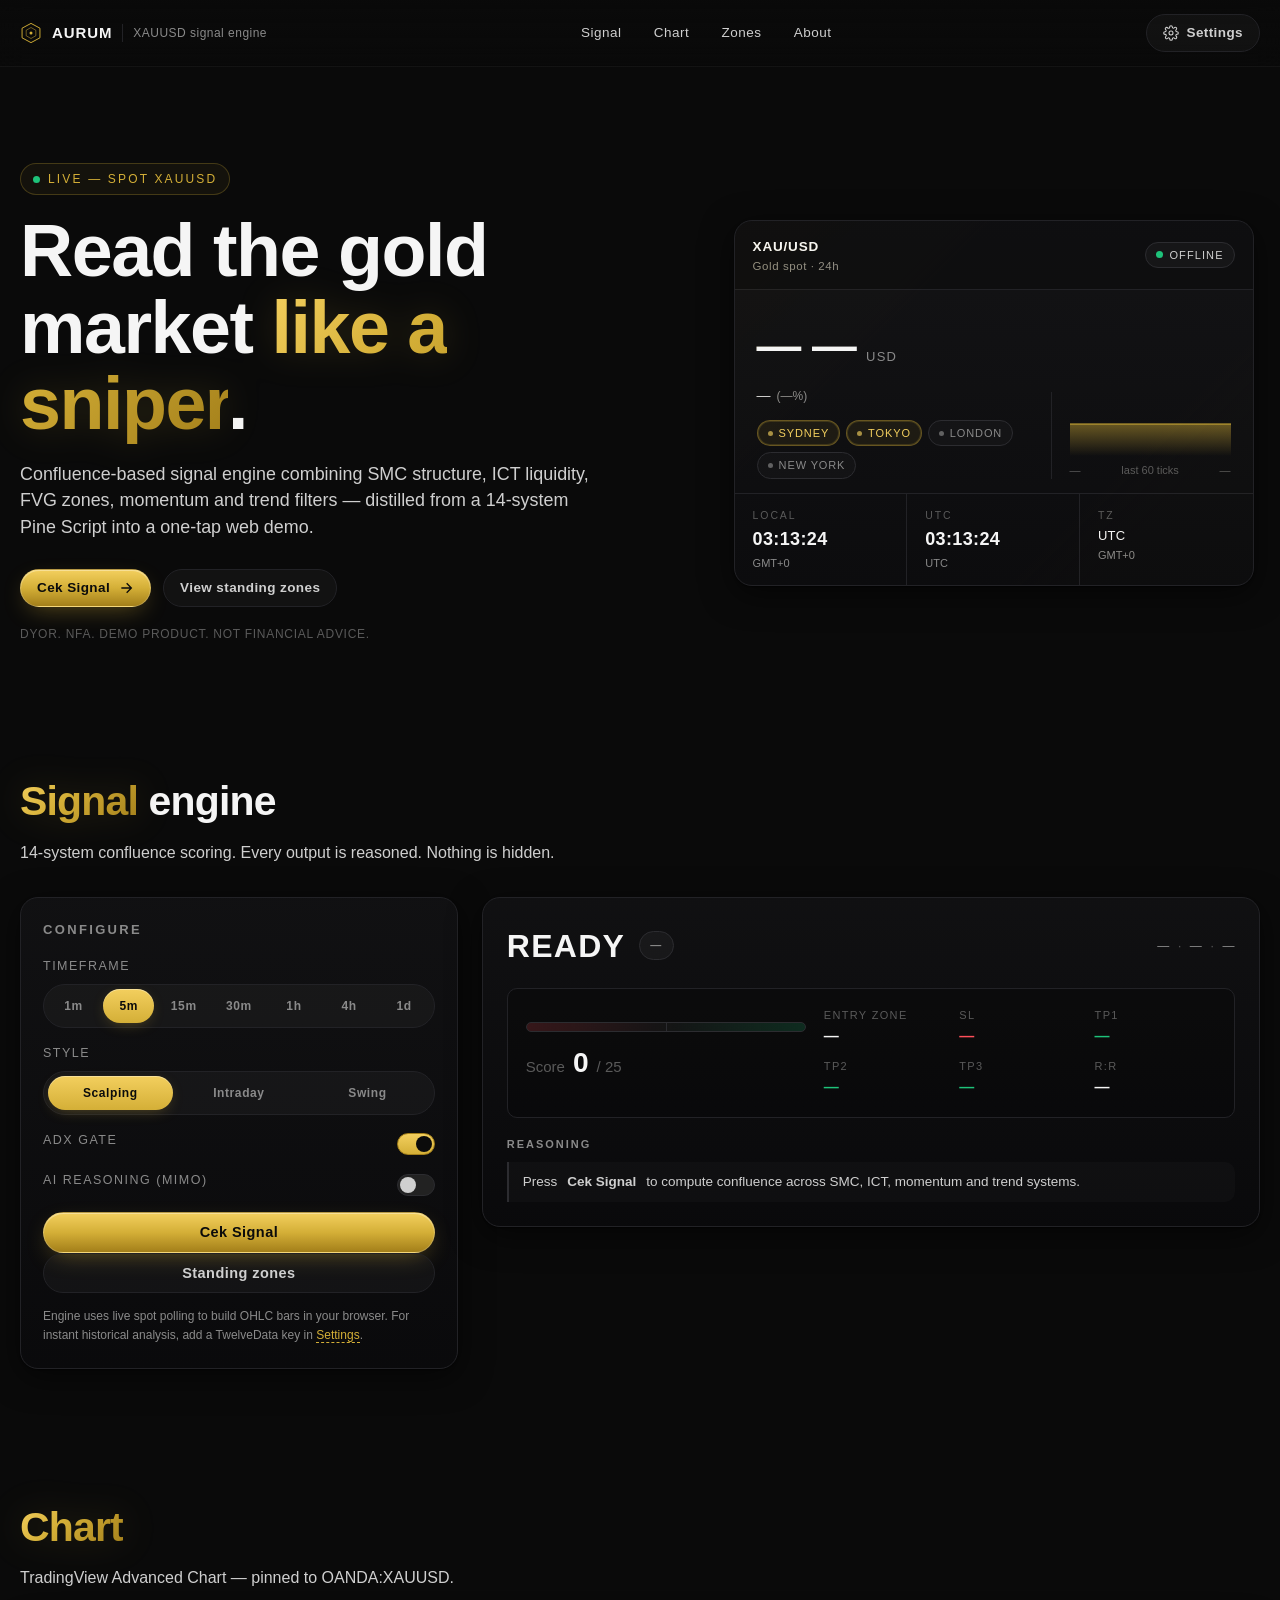
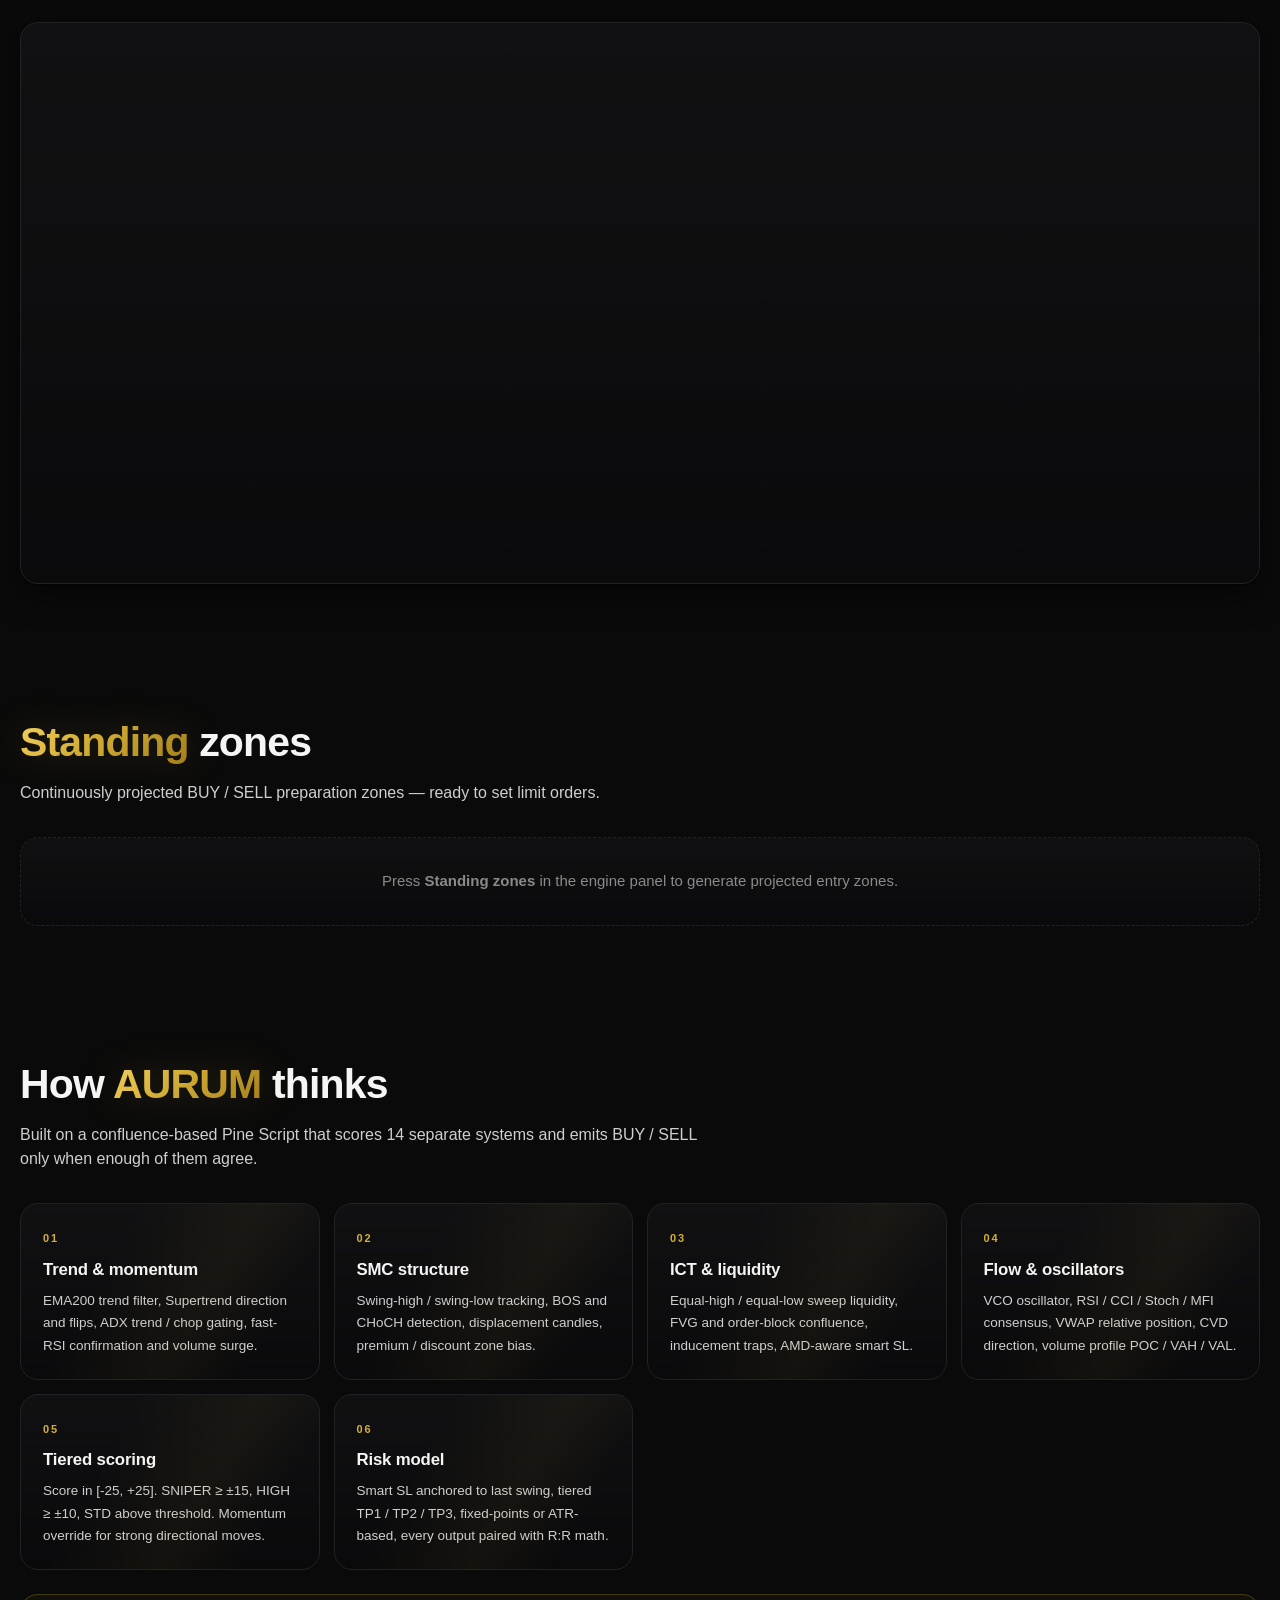
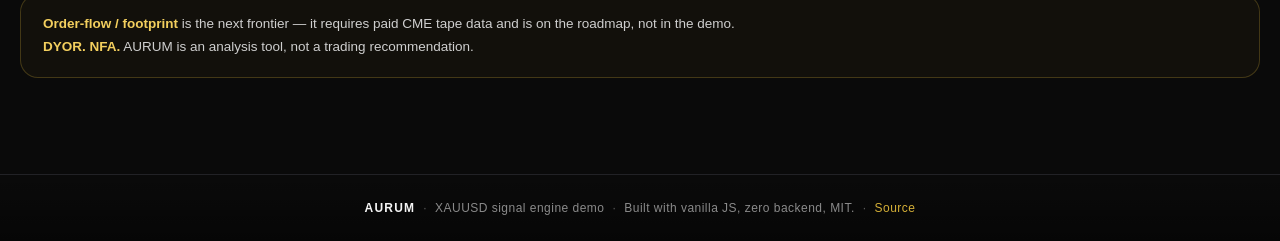
==== commit 3ba7a94a: "feat: integrate MiMo AI reasoning via OpenAI-compatible endpoint - Settings panel now exposes MiMo e" ====
--- a/index.html
+++ b/index.html
@@ -406,6 +406,18 @@
       </label>
 
       <label class="field">
+        <span class="field__label">MiMo endpoint</span>
+        <input type="text" id="mimoEndpoint" autocomplete="off" placeholder="https://token-plan-sgp.xiaomimimo.com/v1">
+        <span class="field__hint">OpenAI-compatible base URL. Leave default unless your account uses a different region.</span>
+      </label>
+
+      <label class="field">
+        <span class="field__label">MiMo model</span>
+        <input type="text" id="mimoModel" autocomplete="off" placeholder="mimo-v2.5-pro">
+        <span class="field__hint">Model id used for AI reasoning calls.</span>
+      </label>
+
+      <label class="field">
         <span class="field__label">Reduce motion</span>
         <input type="checkbox" id="reducedMotion">
         <span class="field__hint">Disable cursor trail, glow blinks and bg parallax.</span>
--- a/css/style.css
+++ b/css/style.css
@@ -574,6 +574,10 @@
 
 /* ============= DIALOG ============= */
 .dlg{
+  position:fixed;
+  top:50%;left:50%;
+  transform:translate(-50%,-50%);
+  margin:0;
   border:none;padding:0;background:transparent;color:inherit;
   max-width:480px;width:calc(100% - 32px);
 }
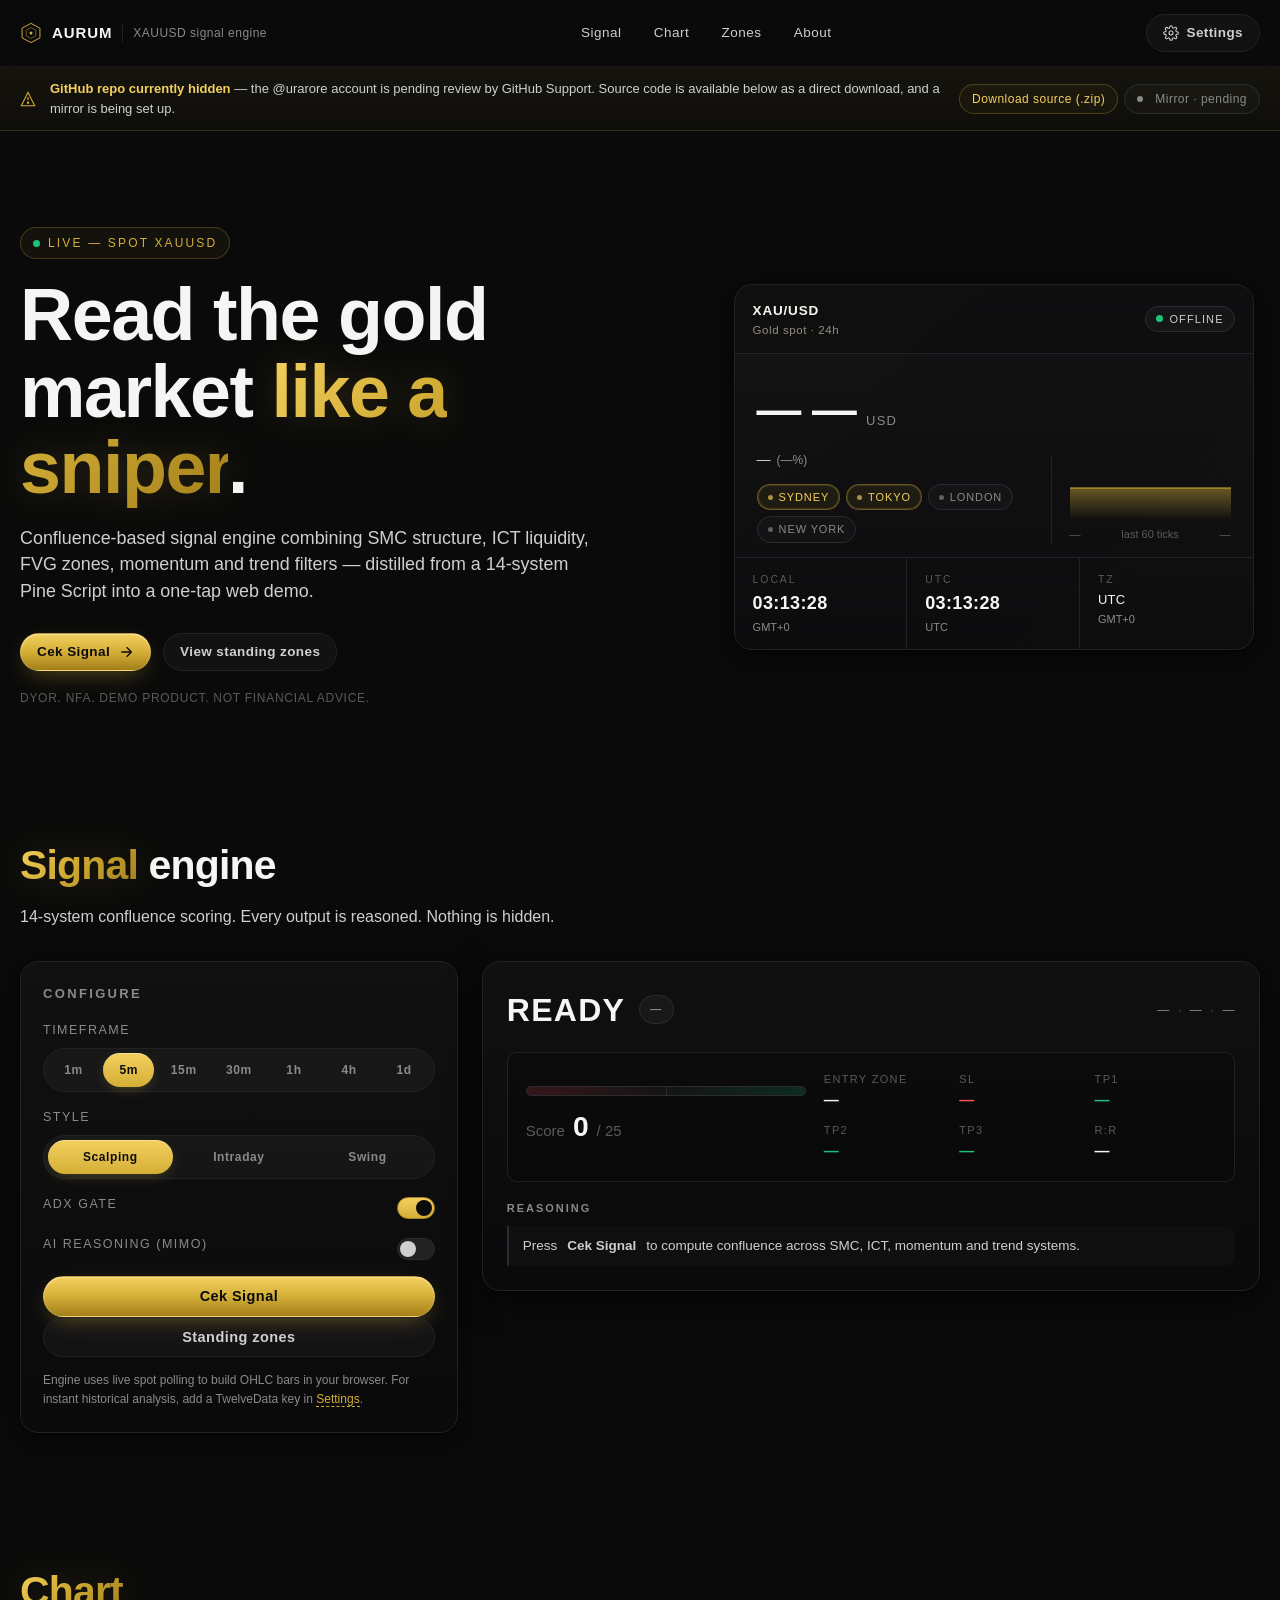
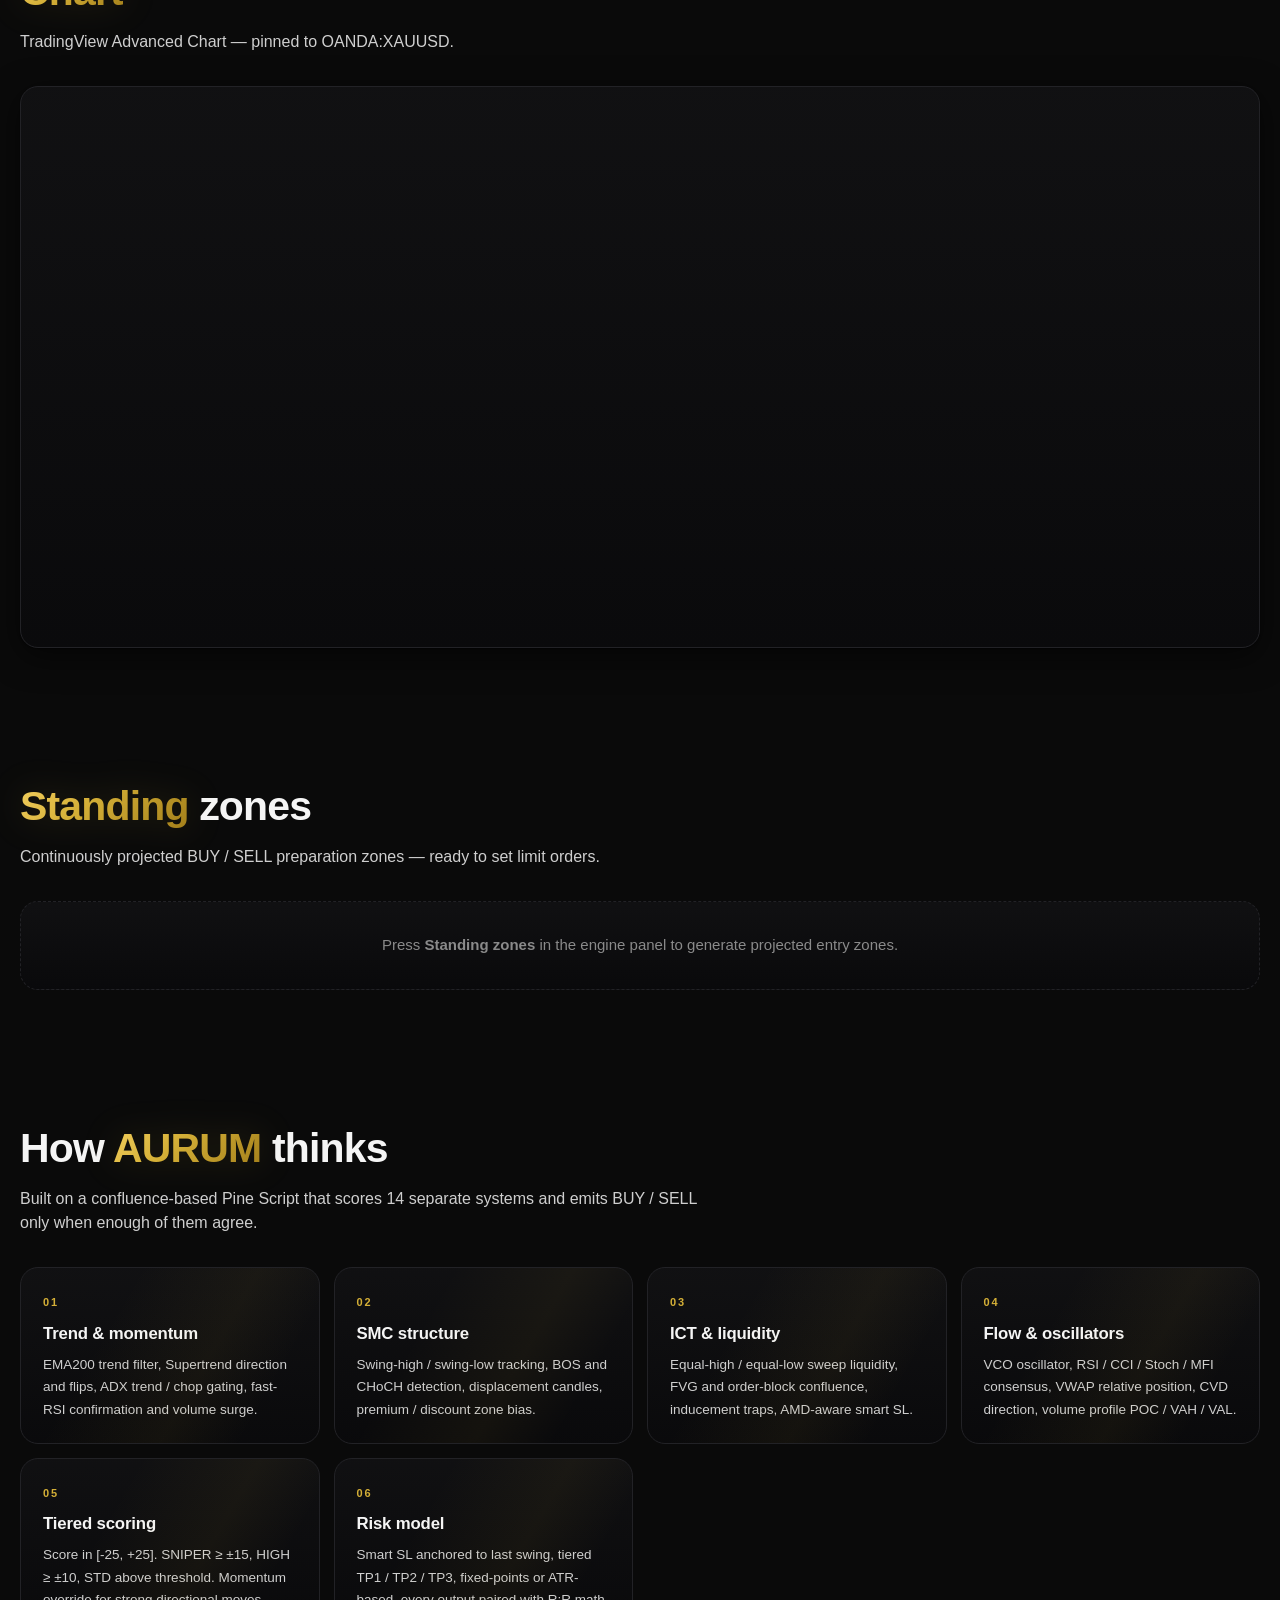
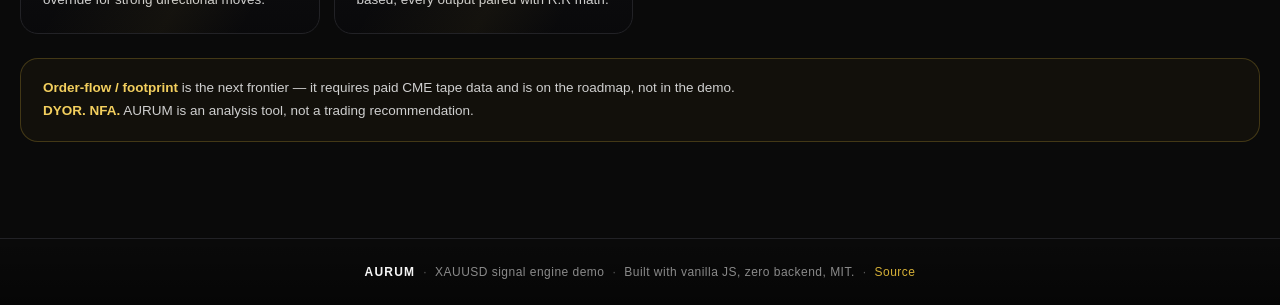
==== commit c5580073: "feat: mirror notice banner + downloadable source zip - Add gold-themed banner explaining GitHub @ura" ====
--- a/index.html
+++ b/index.html
@@ -49,6 +49,23 @@
 </header>
 
 <main id="top">
+  <!-- Mirror notice banner -->
+  <div id="mirrorNotice" class="mirror-notice" role="status">
+    <div class="container mirror-notice__inner">
+      <span class="mirror-notice__icon" aria-hidden="true">
+        <svg viewBox="0 0 24 24" width="16" height="16" fill="none" stroke="currentColor" stroke-width="1.6"><path d="M12 2 L2 22 L22 22 Z"/><path d="M12 9 L12 14"/><circle cx="12" cy="17.5" r="1" fill="currentColor"/></svg>
+      </span>
+      <span class="mirror-notice__text">
+        <strong>GitHub repo currently hidden</strong> &mdash; the @urarore account is pending review by GitHub Support.
+        Source code is available below as a direct download, and a mirror is being set up.
+      </span>
+      <span class="mirror-notice__links">
+        <a id="downloadSource" class="mirror-notice__link" href="aurum-source.zip" download data-blink>Download source (.zip)</a>
+        <a id="mirrorLink" class="mirror-notice__link is-pending" href="#" aria-disabled="true" data-blink>Mirror &middot; pending</a>
+      </span>
+    </div>
+  </div>
+
   <!-- HERO -->
   <section class="hero">
     <div class="hero__inner">
--- a/css/style.css
+++ b/css/style.css
@@ -97,6 +97,49 @@
 }
 @media (hover:none),(pointer:coarse){#cursorCanvas{display:none}}
 
+/* ============= MIRROR NOTICE ============= */
+.mirror-notice{
+  position:relative;z-index:10;
+  background:linear-gradient(180deg, rgba(212,175,55,.06), rgba(212,175,55,.02));
+  border-bottom:1px solid rgba(212,175,55,.18);
+  font-size:13px;
+  color:var(--ink-dim);
+}
+.mirror-notice__inner{
+  display:flex;flex-wrap:wrap;align-items:center;gap:14px;padding:12px 20px;
+}
+.mirror-notice__icon{display:inline-flex;color:var(--gold)}
+.mirror-notice__text{flex:1;min-width:240px;line-height:1.5}
+.mirror-notice__text strong{color:var(--gold-2);font-weight:600}
+.mirror-notice__links{display:flex;flex-wrap:wrap;gap:6px}
+.mirror-notice__link{
+  display:inline-flex;align-items:center;gap:6px;
+  padding:5px 12px;border-radius:var(--r-pill);
+  border:1px solid rgba(212,175,55,.28);
+  color:var(--gold-2);font-size:12px;letter-spacing:.04em;
+  background:rgba(212,175,55,.04);
+  transition:background .25s,color .25s,border-color .25s;
+}
+.mirror-notice__link:hover{background:rgba(212,175,55,.12);color:var(--gold-2)}
+.mirror-notice__link.is-pending{
+  color:var(--muted);border-color:var(--border-2);background:rgba(255,255,255,.02);
+  pointer-events:none;
+}
+.mirror-notice__link.is-pending::before{
+  content:"";width:6px;height:6px;border-radius:50%;background:var(--muted);margin-right:6px;
+  animation:dotPulse 1.6s ease-out infinite;
+}
+.mirror-notice.is-resolved{
+  background:linear-gradient(180deg, rgba(30,194,122,.05), rgba(30,194,122,.02));
+  border-bottom-color:rgba(30,194,122,.2);
+}
+.mirror-notice.is-resolved .mirror-notice__icon{color:var(--buy)}
+.mirror-notice.is-resolved .mirror-notice__text strong{color:var(--buy)}
+@media (max-width:680px){
+  .mirror-notice__inner{padding:10px 16px}
+  .mirror-notice__text{font-size:12.5px}
+}
+
 /* ============= TOPBAR ============= */
 .topbar{
   position:sticky;top:0;z-index:50;
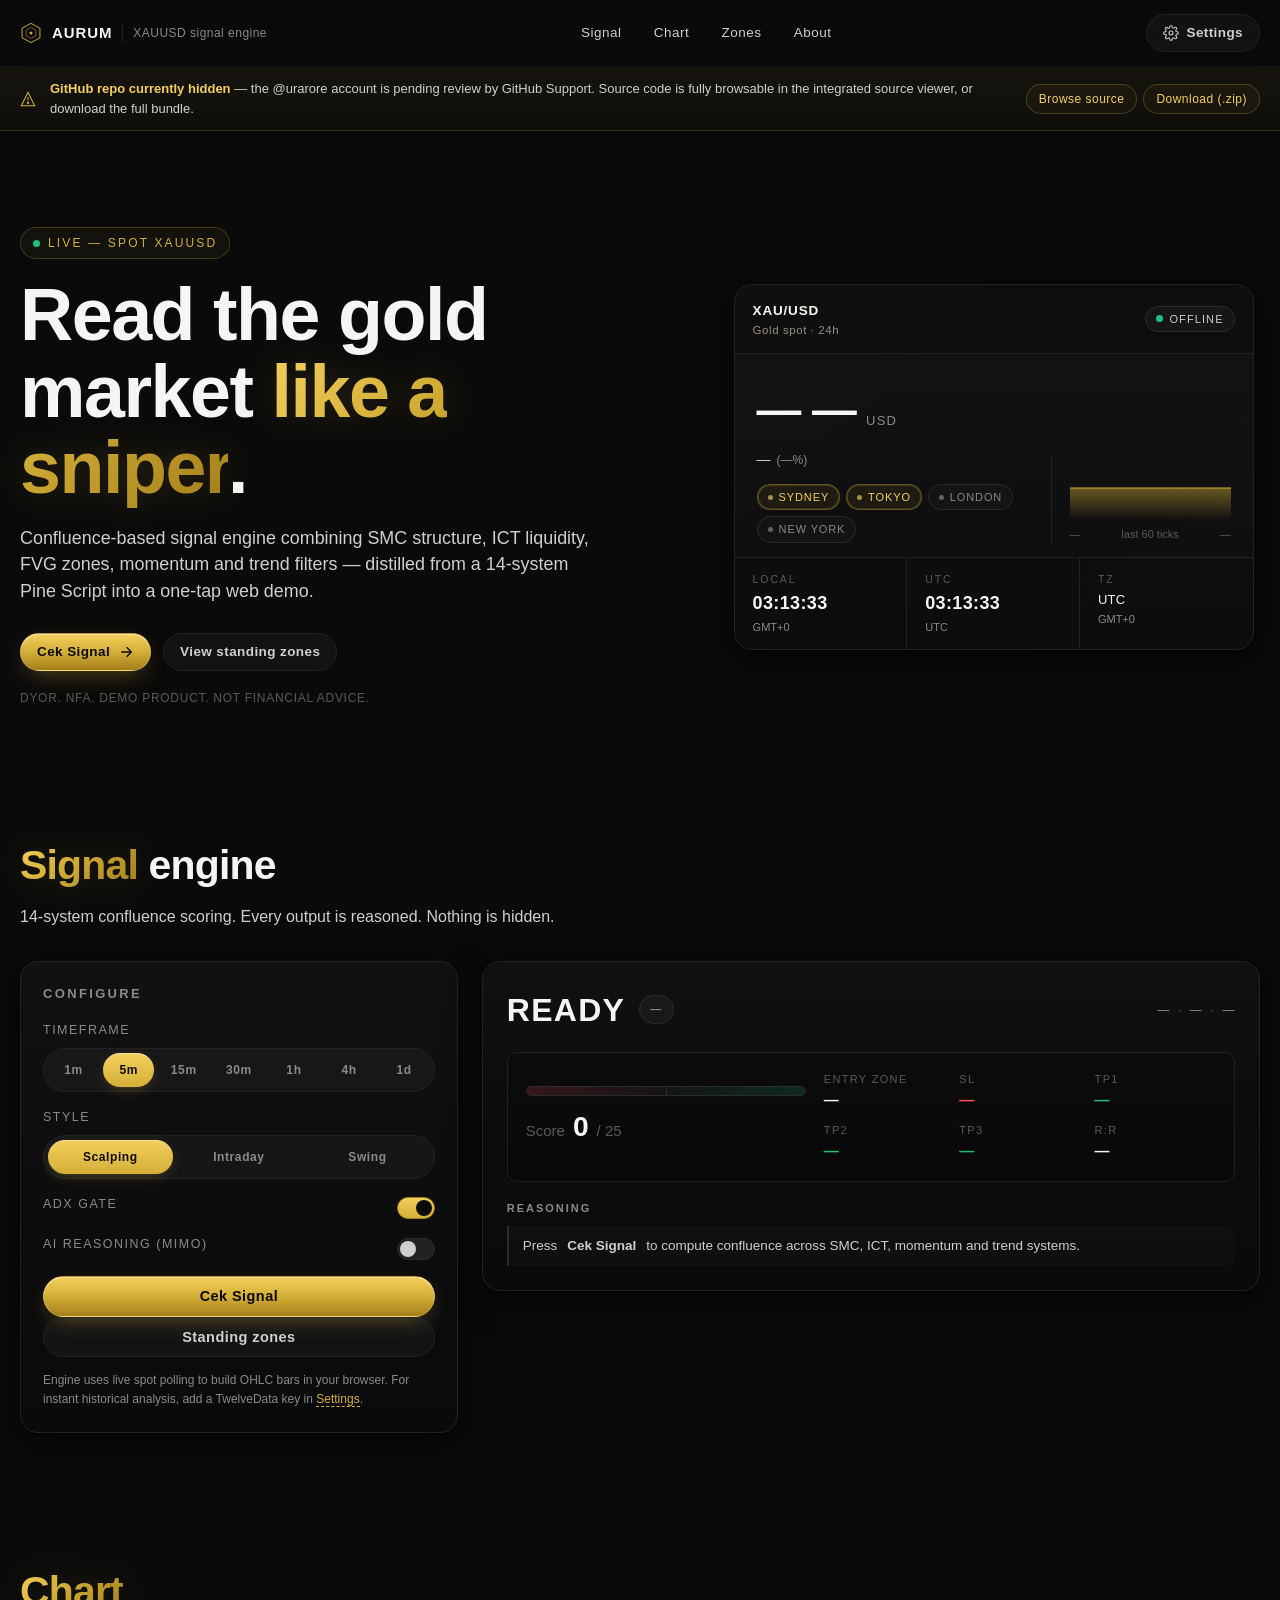
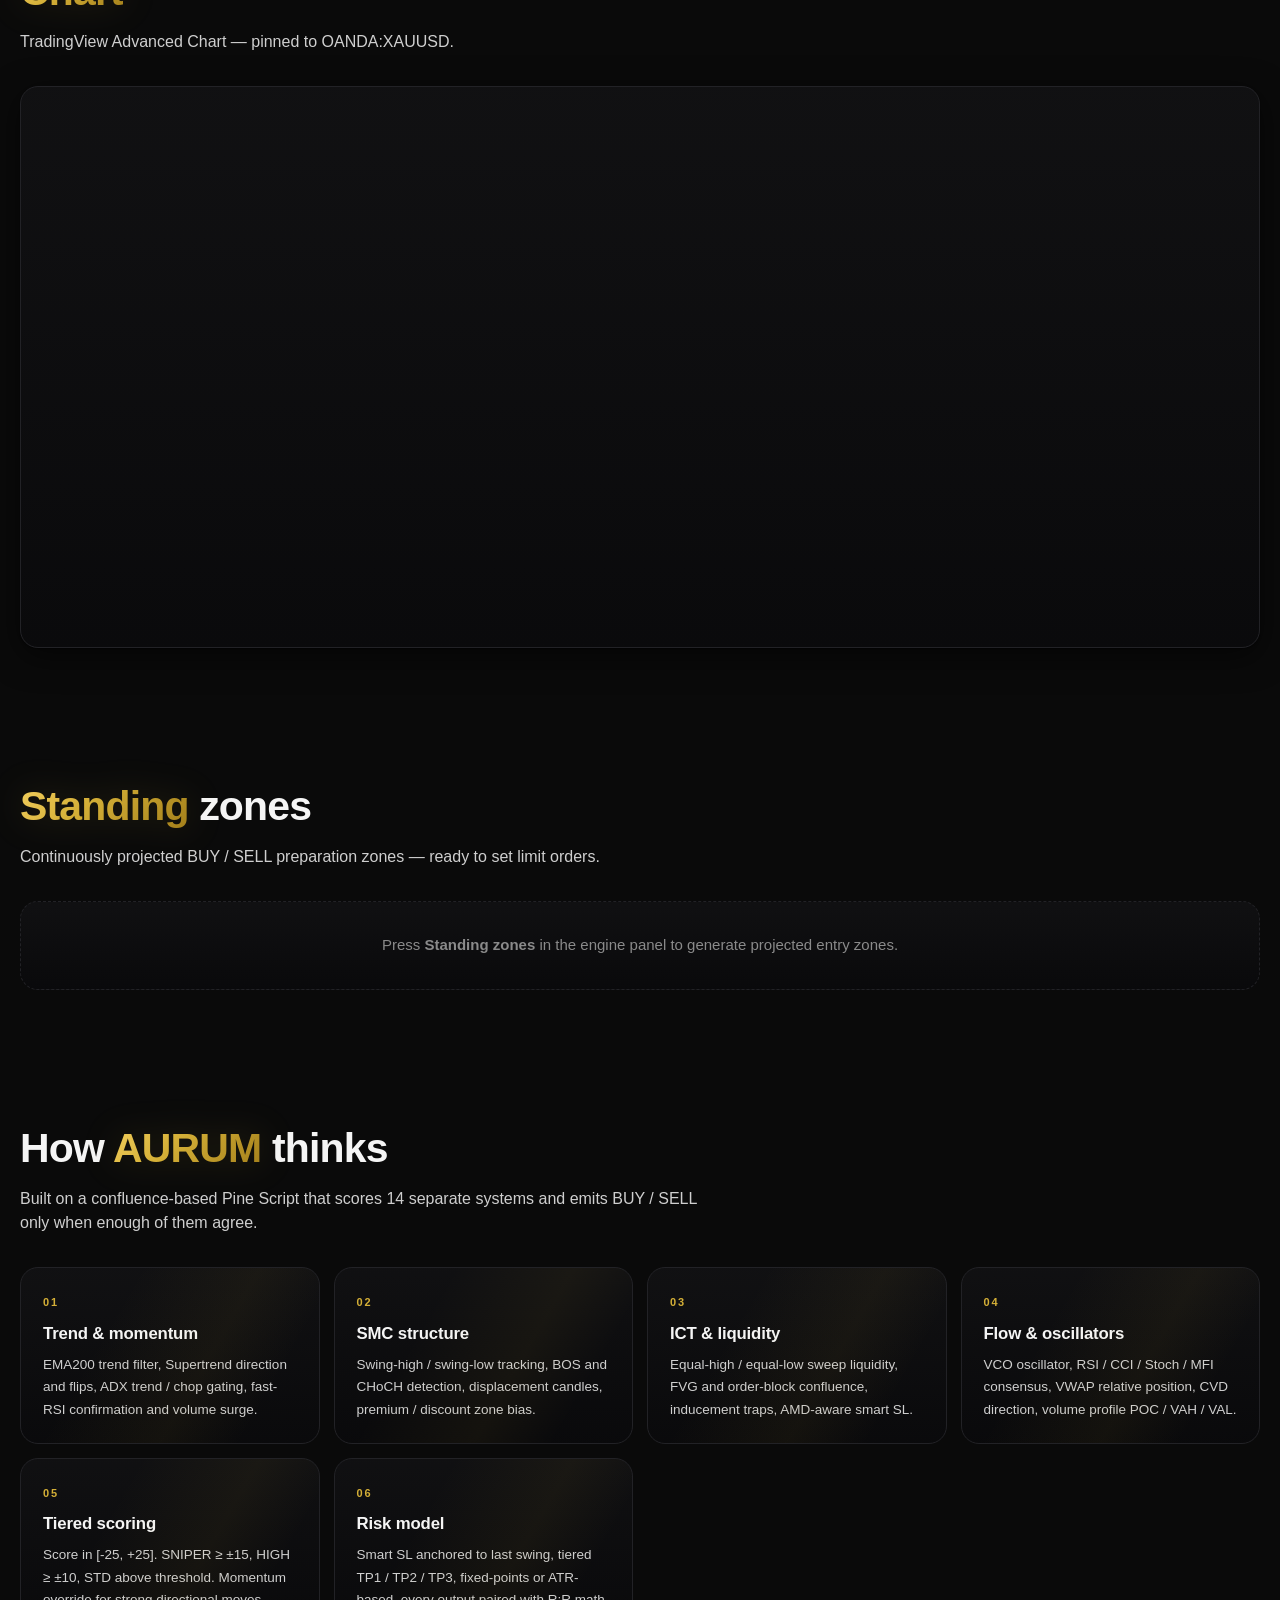
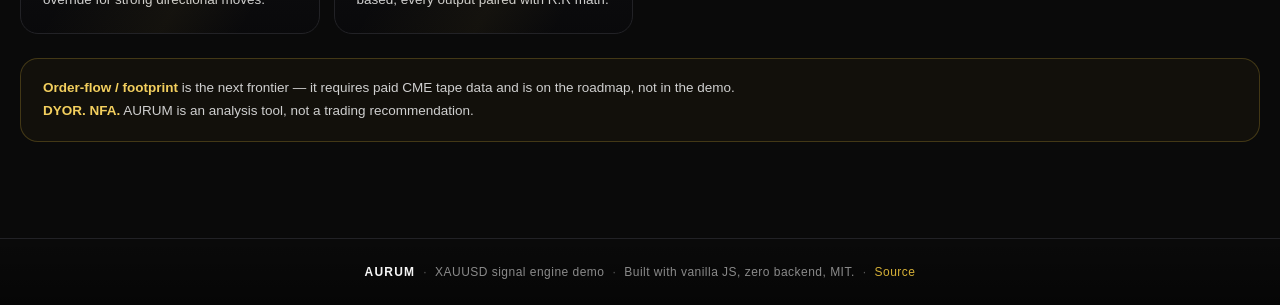
==== commit 192ce8af: "feat: integrated source browser at /source/ - Self-hosted file viewer at https://aurum-xau.surge.sh/" ====
--- a/index.html
+++ b/index.html
@@ -57,11 +57,11 @@
       </span>
       <span class="mirror-notice__text">
         <strong>GitHub repo currently hidden</strong> &mdash; the @urarore account is pending review by GitHub Support.
-        Source code is available below as a direct download, and a mirror is being set up.
+        Source code is fully browsable in the integrated source viewer, or download the full bundle.
       </span>
       <span class="mirror-notice__links">
-        <a id="downloadSource" class="mirror-notice__link" href="aurum-source.zip" download data-blink>Download source (.zip)</a>
-        <a id="mirrorLink" class="mirror-notice__link is-pending" href="#" aria-disabled="true" data-blink>Mirror &middot; pending</a>
+        <a id="sourceLink" class="mirror-notice__link" href="source/" data-blink>Browse source</a>
+        <a id="downloadSource" class="mirror-notice__link" href="aurum-source.zip" download data-blink>Download (.zip)</a>
       </span>
     </div>
   </div>
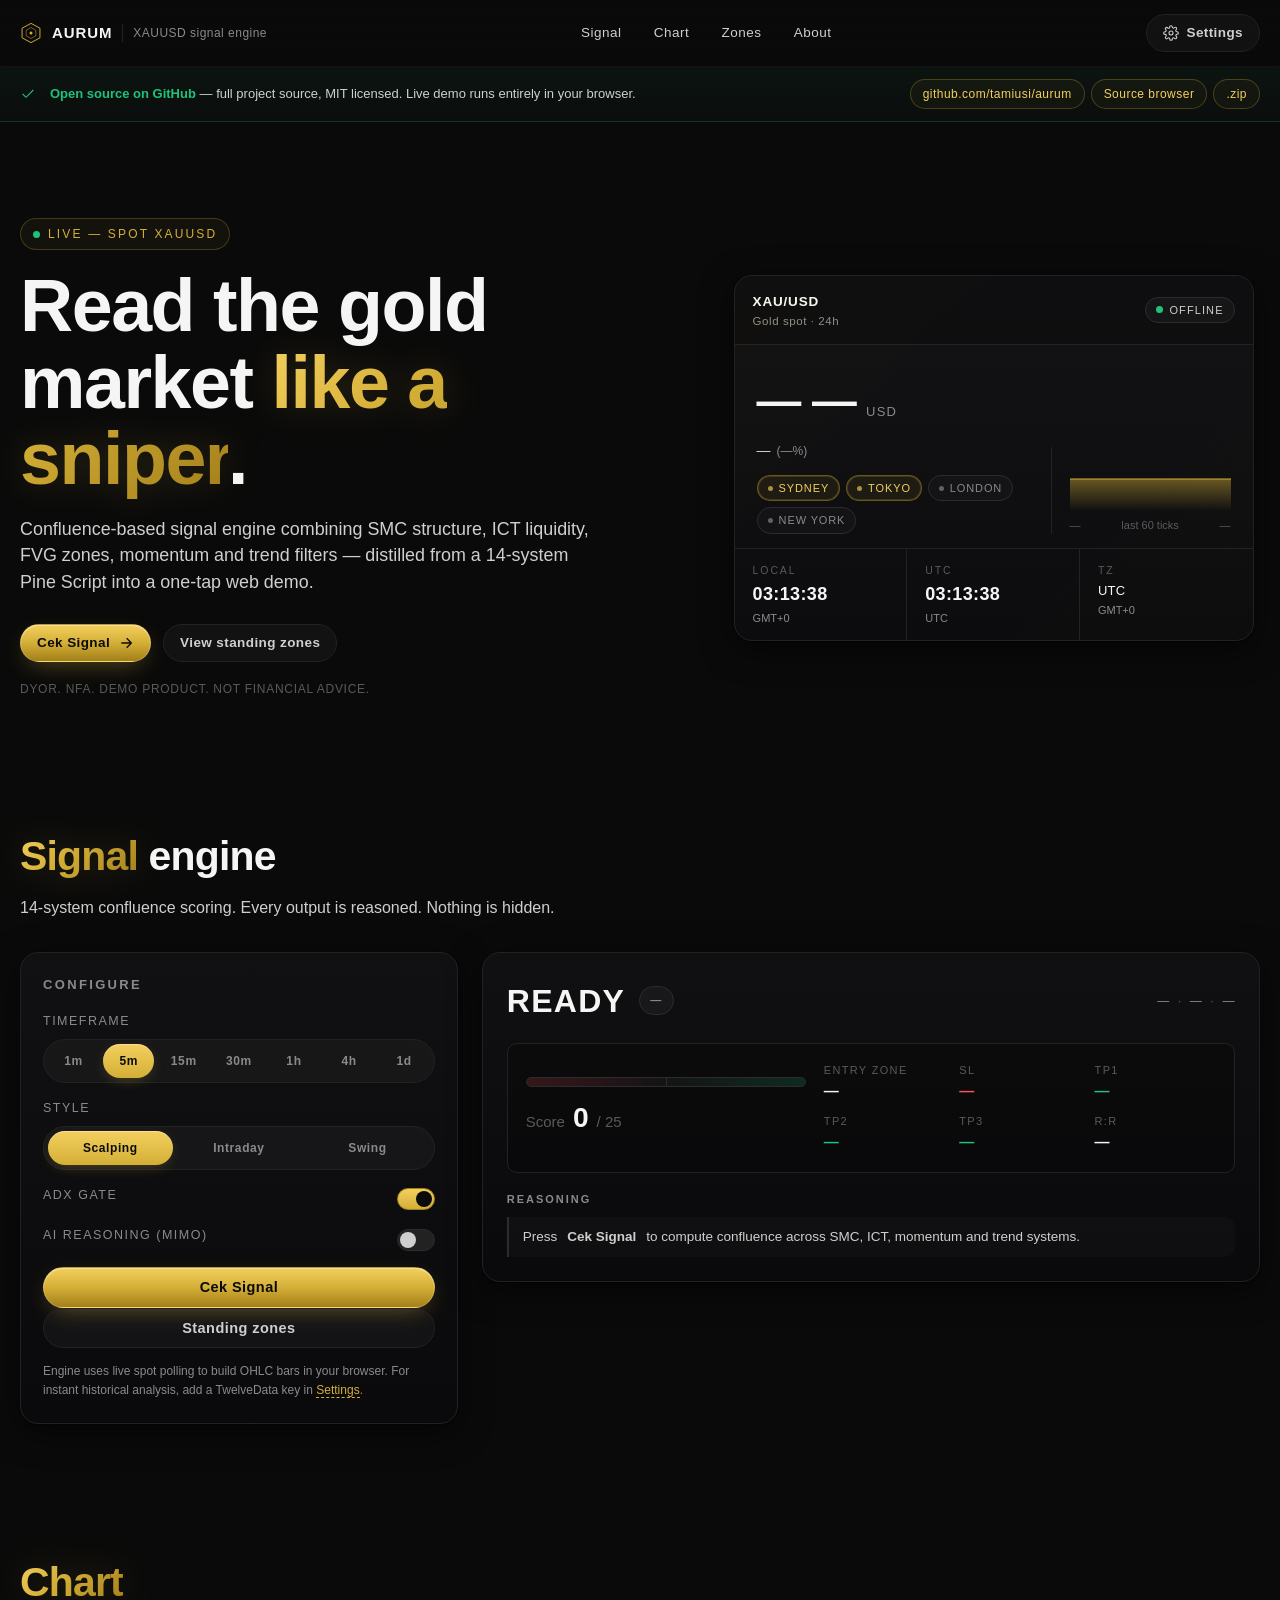
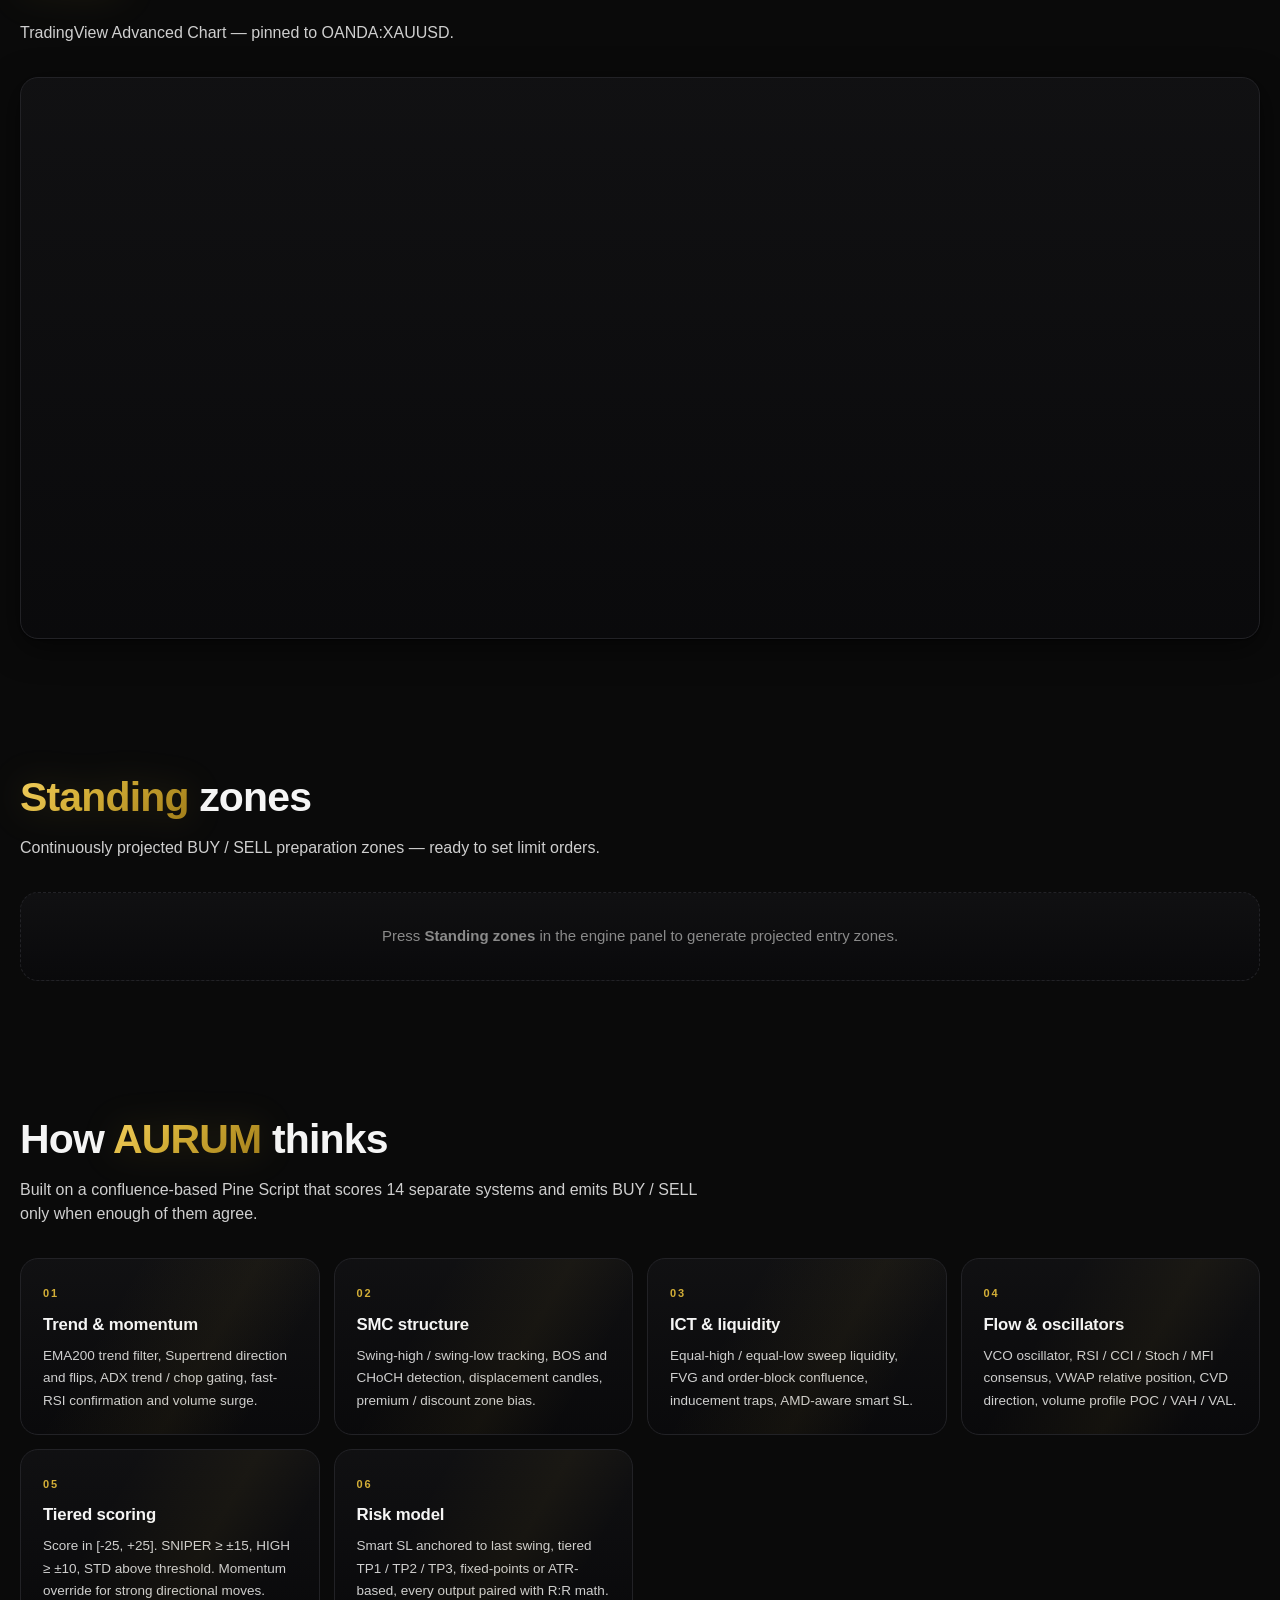
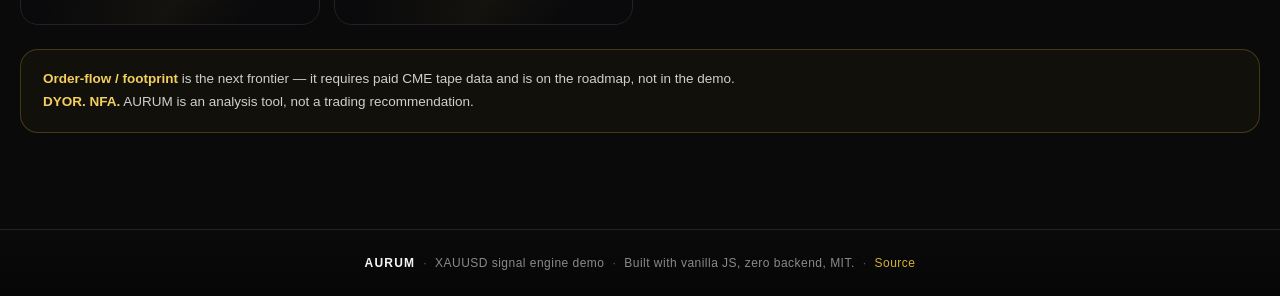
==== commit 4d748682: "chore: switch source-of-truth to github.com/tamiusi/aurum - Banner now shows resolved state with Git" ====
--- a/index.html
+++ b/index.html
@@ -50,18 +50,18 @@
 
 <main id="top">
   <!-- Mirror notice banner -->
-  <div id="mirrorNotice" class="mirror-notice" role="status">
+  <div id="mirrorNotice" class="mirror-notice is-resolved" role="status">
     <div class="container mirror-notice__inner">
       <span class="mirror-notice__icon" aria-hidden="true">
-        <svg viewBox="0 0 24 24" width="16" height="16" fill="none" stroke="currentColor" stroke-width="1.6"><path d="M12 2 L2 22 L22 22 Z"/><path d="M12 9 L12 14"/><circle cx="12" cy="17.5" r="1" fill="currentColor"/></svg>
+        <svg viewBox="0 0 24 24" width="16" height="16" fill="none" stroke="currentColor" stroke-width="1.6"><path d="M20 6L9 17l-5-5"/></svg>
       </span>
       <span class="mirror-notice__text">
-        <strong>GitHub repo currently hidden</strong> &mdash; the @urarore account is pending review by GitHub Support.
-        Source code is fully browsable in the integrated source viewer, or download the full bundle.
+        <strong>Open source on GitHub</strong> &mdash; full project source, MIT licensed. Live demo runs entirely in your browser.
       </span>
       <span class="mirror-notice__links">
-        <a id="sourceLink" class="mirror-notice__link" href="source/" data-blink>Browse source</a>
-        <a id="downloadSource" class="mirror-notice__link" href="aurum-source.zip" download data-blink>Download (.zip)</a>
+        <a id="githubLink" class="mirror-notice__link" href="https://github.com/tamiusi/aurum" target="_blank" rel="noopener" data-blink>github.com/tamiusi/aurum</a>
+        <a id="sourceLink" class="mirror-notice__link" href="source/" data-blink>Source browser</a>
+        <a id="downloadSource" class="mirror-notice__link" href="aurum-source.zip" download data-blink>.zip</a>
       </span>
     </div>
   </div>
@@ -397,7 +397,7 @@
     <span class="footer__sep">·</span>
     <span>Built with vanilla JS, zero backend, MIT.</span>
     <span class="footer__sep">·</span>
-    <a href="https://github.com/urarore/aurum" target="_blank" rel="noopener">Source</a>
+    <a href="https://github.com/tamiusi/aurum" target="_blank" rel="noopener">Source</a>
   </div>
 </footer>
 
